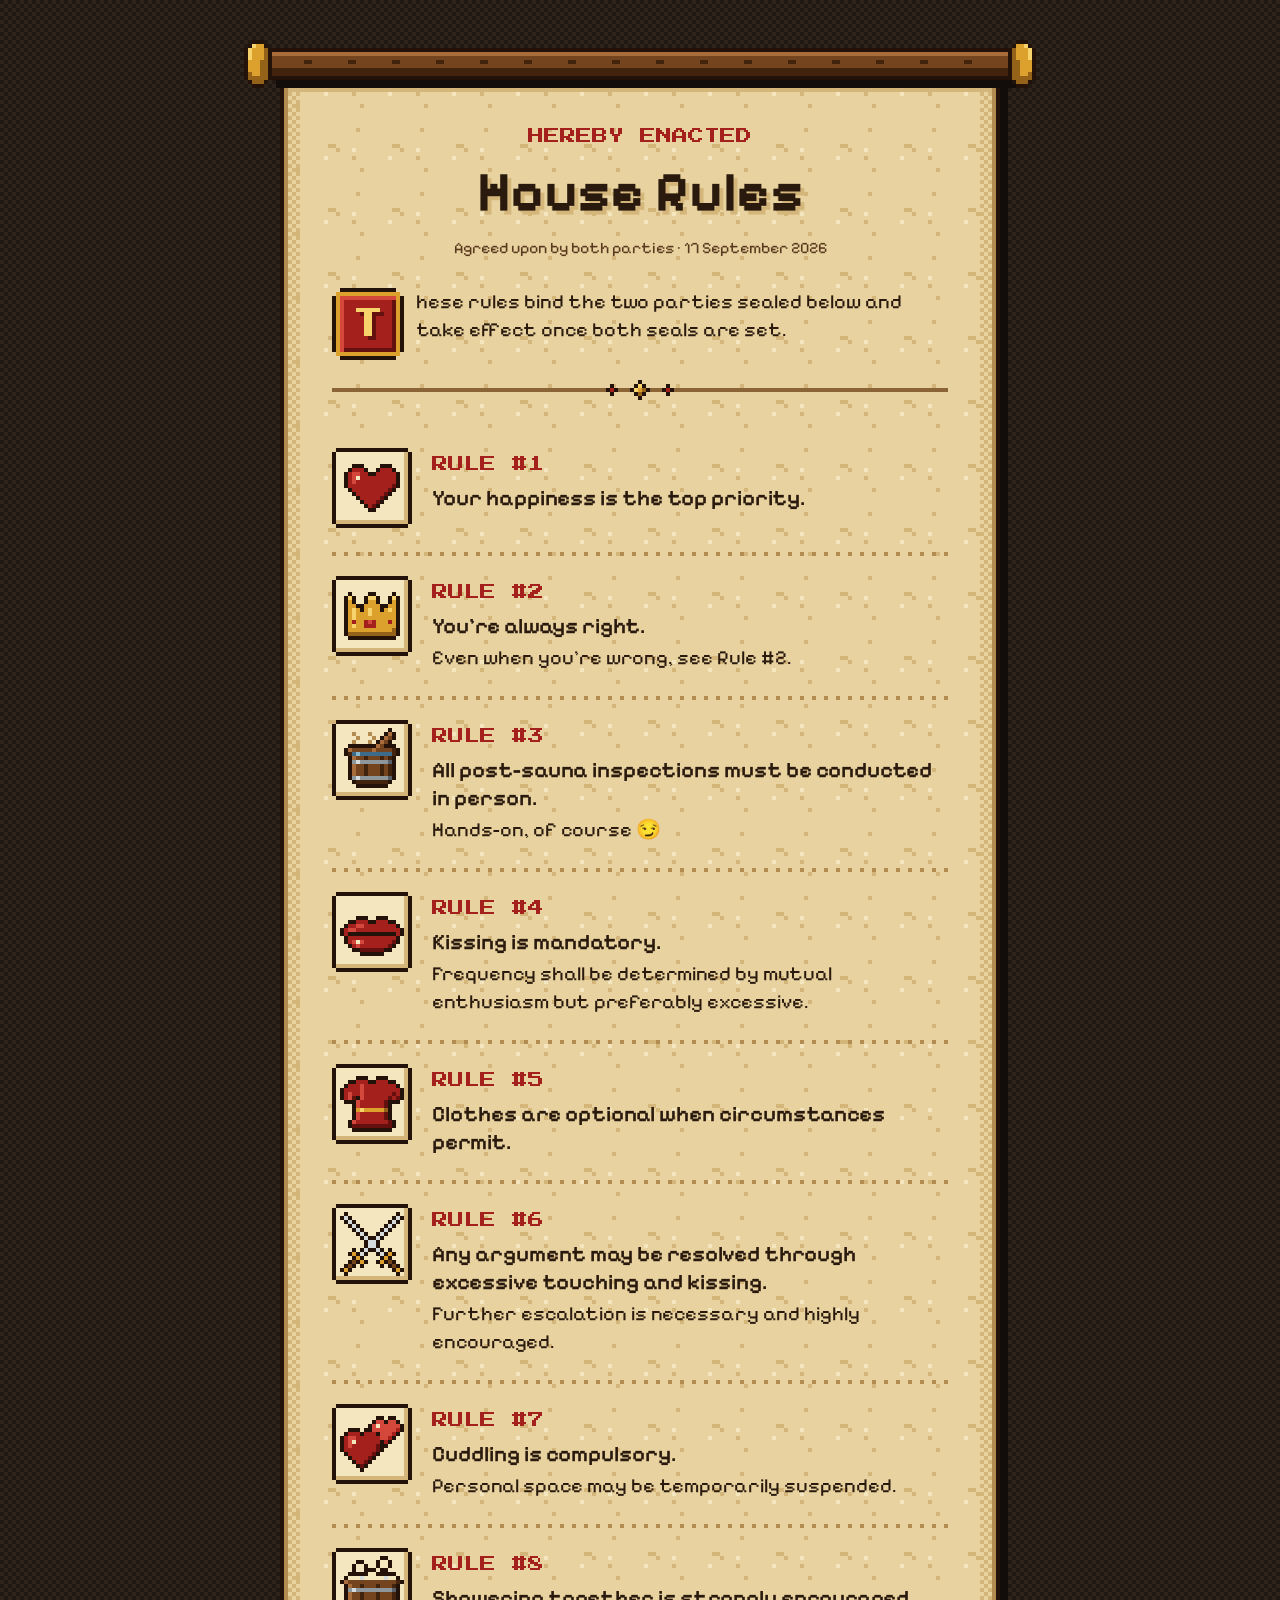
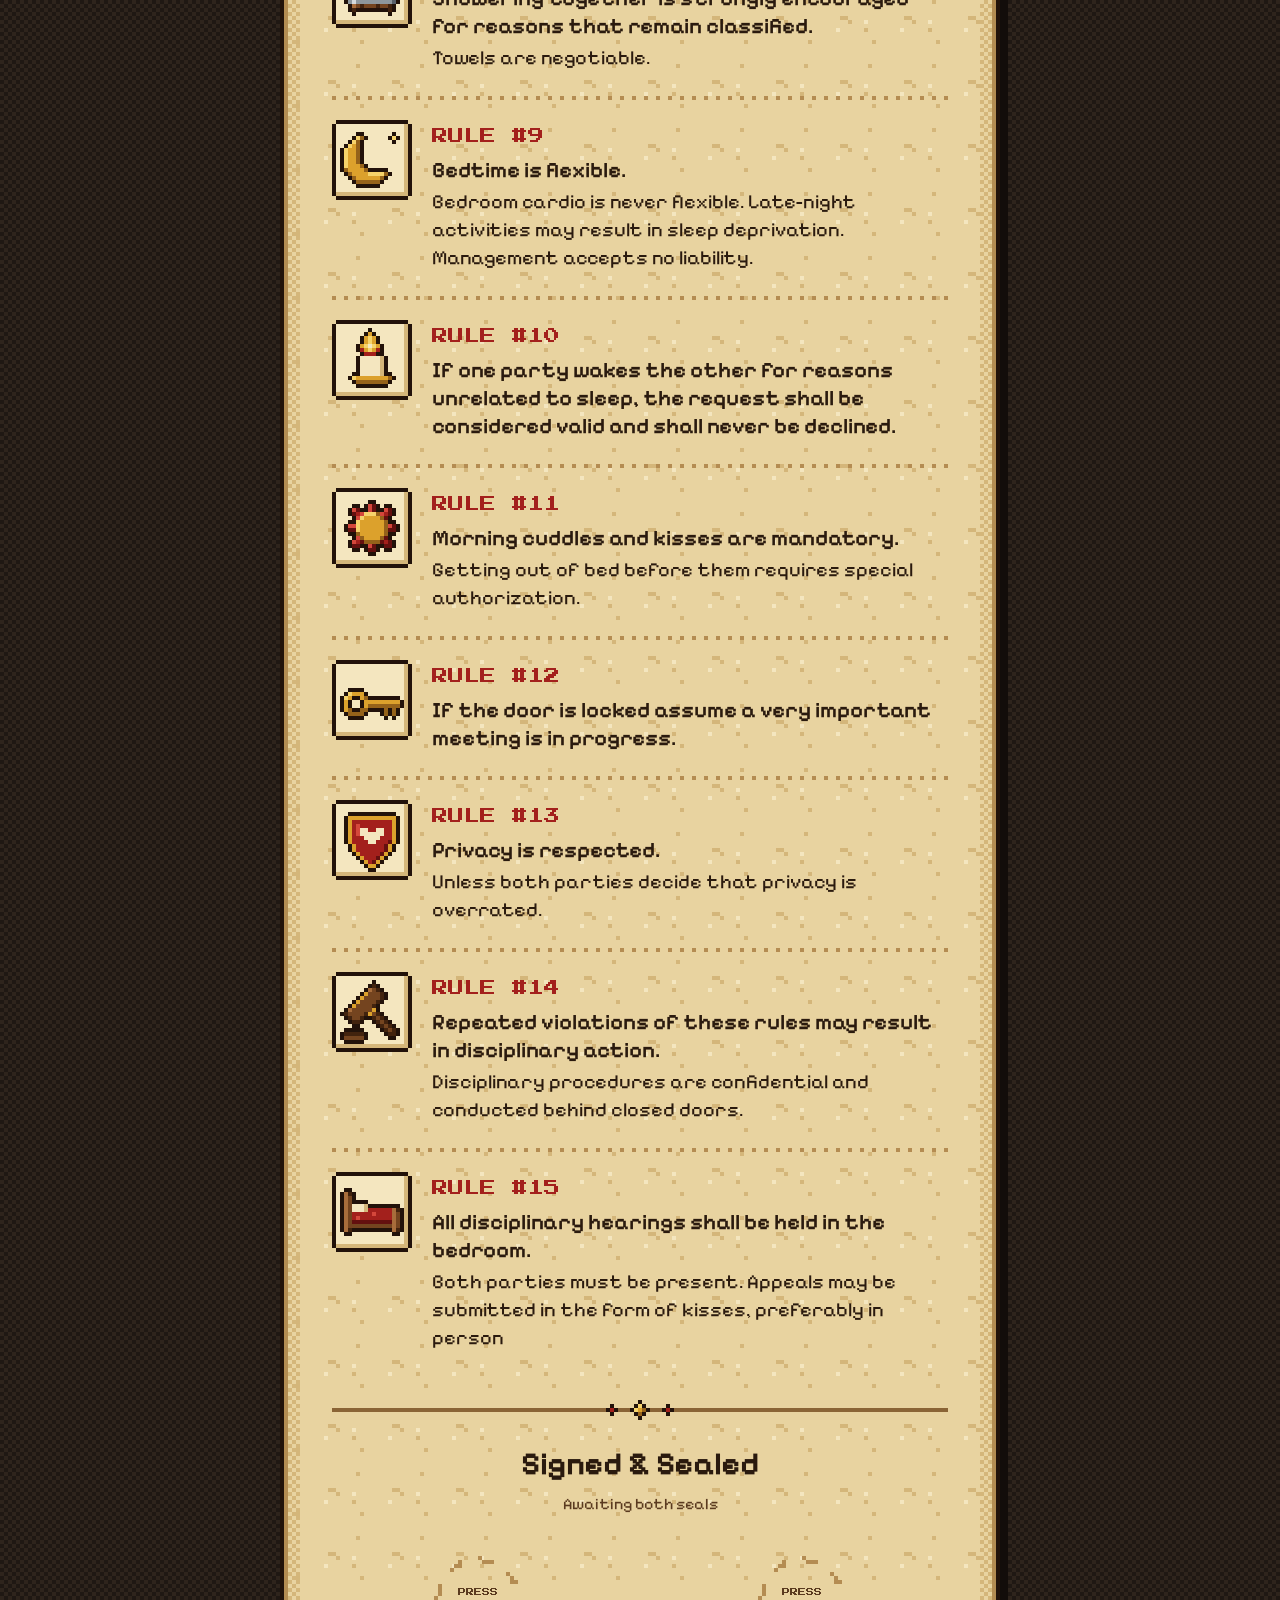
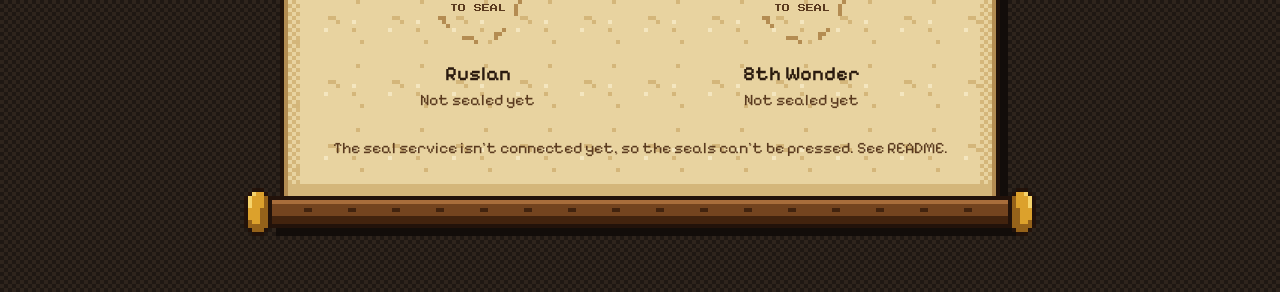
==== index.html @ a6204bf3 "House Rules Pixel scroll with two seals, served as a static site; seal service backend for Yandex Cl" ====
<!doctype html>
<html lang="en">
<head>
<meta charset="utf-8">
<meta name="viewport" content="width=device-width, initial-scale=1, viewport-fit=cover">
<title>House Rules</title>
<meta name="description" content="Fifteen house rules, agreed upon by both parties and sealed in wax.">
<meta property="og:title" content="House Rules">
<meta property="og:description" content="Fifteen house rules, agreed upon by both parties and sealed in wax.">
<meta name="theme-color" content="#1f1813">
<link rel="icon" href="assets/favicon.svg" type="image/svg+xml">
<link rel="preload" href="assets/fonts/PixelifySans-Bold.woff2" as="font" type="font/woff2" crossorigin>
<link rel="preload" href="assets/fonts/PressStart2P-latin.woff2" as="font" type="font/woff2" crossorigin>
<link rel="stylesheet" href="assets/svitok.css">
<style>
  :root { color-scheme: dark; }
  [hidden] { display: none !important; }
  body {
    margin: 0;
    padding-block: max(48px, env(safe-area-inset-top)) max(64px, env(safe-area-inset-bottom));
    background-color: var(--night-900);
    background-image: repeating-conic-gradient(var(--night-800) 0 25%, transparent 0 50%);
    background-size: 8px 8px;
    color: var(--parchment-50);
    font-family: var(--font-pixel);
    font-size: 20px; line-height: 28px;
  }
  .hr-preamble { margin: 28px 0 0; font-size: 20px; line-height: 28px; color: var(--ink); text-wrap: pretty; }
  .hr-preamble::after { content: ""; display: block; clear: both; }
  .hr-sign { text-align: center; }
  .hr-sign h2 { margin: 0; font-weight: 700; font-size: 32px; line-height: 40px; color: var(--ink); text-wrap: balance; }
  .hr-status { margin: 8px 0 0; font-size: 16px; line-height: 24px; color: var(--ink-soft); }
  .hr-status[data-in-force="true"] { color: var(--wax-500); font-weight: 600; }
  .hr-sign .sv-seals { margin-top: 32px; }
  .sv-seal__stamp[aria-disabled="true"] { cursor: default; }
  .sv-rule > div { min-width: 0; }
  .hr-note { margin: 24px 0 0; font-size: 16px; line-height: 24px; color: var(--ink-soft); text-align: center; }

  .hr-form {
    display: grid;
    gap: 12px;
    justify-items: center;
    max-width: 360px;
    margin: 32px auto 0;
    padding: 20px;
    background: var(--parchment-50);
    box-shadow:
      inset -4px -4px 0 0 var(--parchment-200),
      0 -4px 0 0 var(--outline), 0 4px 0 0 var(--outline), -4px 0 0 0 var(--outline), 4px 0 0 0 var(--outline);
  }
  .hr-form h3 { margin: 0; font-weight: 700; font-size: 22px; line-height: 28px; color: var(--ink); }
  .hr-form label { font-size: 16px; line-height: 24px; color: var(--ink-soft); }
  .hr-form input {
    box-sizing: border-box;
    width: 100%;
    padding: 8px 12px;
    border: 0;
    border-radius: 0;
    font: 400 20px/28px var(--font-pixel);
    color: var(--ink);
    background: var(--parchment-100);
    box-shadow: inset 4px 4px 0 0 var(--parchment-200), 0 0 0 4px var(--outline);
  }
  .hr-form input:focus { outline: 4px solid var(--focus-ring); outline-offset: 4px; }
  .hr-form .hr-actions { display: flex; flex-wrap: wrap; justify-content: center; gap: 12px; margin-top: 4px; }
  .hr-error { margin: 0; min-height: 24px; font-size: 16px; line-height: 24px; color: var(--wax-500); font-weight: 600; }
</style>
</head>
<body>
<div class="sv-scroll sv-scroll--unroll" id="scroll">
  <div class="sv-roller"></div>
  <div class="sv-sheet-wrap">
    <div class="sv-sheet">
      <div class="sv-sheet__inner">
        <header class="sv-heading">
          <p class="sv-kicker">Hereby enacted</p>
          <h1 class="sv-title">House Rules</h1>
          <p class="sv-subtitle">Agreed upon by both parties · 17 September 2026</p>
        </header>
        <p class="hr-preamble"><span class="sv-dropcap">T</span>hese rules bind the two parties sealed below and take effect once both seals are set.</p>
        <hr class="sv-divider">
        <ol class="sv-rules">
          <li class="sv-rule" id="rule-1">
            <div class="sv-slot"><span class="sv-icon" data-icon="heart"></span></div>
            <div>
              <p class="sv-rule__num">Rule #1</p>
              <p class="sv-rule__lead">Your happiness is the top priority.</p>
            </div>
          </li>
          <li class="sv-rule" id="rule-2">
            <div class="sv-slot"><span class="sv-icon" data-icon="crown"></span></div>
            <div>
              <p class="sv-rule__num">Rule #2</p>
              <p class="sv-rule__lead">You’re always right.</p>
              <p class="sv-rule__text">Even when you’re wrong, see Rule #2.</p>
            </div>
          </li>
          <li class="sv-rule" id="rule-3">
            <div class="sv-slot"><span class="sv-icon" data-icon="sauna"></span></div>
            <div>
              <p class="sv-rule__num">Rule #3</p>
              <p class="sv-rule__lead">All post-sauna inspections must be conducted in person.</p>
              <p class="sv-rule__text">Hands-on, of course 😏</p>
            </div>
          </li>
          <li class="sv-rule" id="rule-4">
            <div class="sv-slot"><span class="sv-icon" data-icon="kiss"></span></div>
            <div>
              <p class="sv-rule__num">Rule #4</p>
              <p class="sv-rule__lead">Kissing is mandatory.</p>
              <p class="sv-rule__text">Frequency shall be determined by mutual enthusiasm but preferably excessive.</p>
            </div>
          </li>
          <li class="sv-rule" id="rule-5">
            <div class="sv-slot"><span class="sv-icon" data-icon="tunic"></span></div>
            <div>
              <p class="sv-rule__num">Rule #5</p>
              <p class="sv-rule__lead">Clothes are optional when circumstances permit.</p>
            </div>
          </li>
          <li class="sv-rule" id="rule-6">
            <div class="sv-slot"><span class="sv-icon" data-icon="swords"></span></div>
            <div>
              <p class="sv-rule__num">Rule #6</p>
              <p class="sv-rule__lead">Any argument may be resolved through excessive touching and kissing.</p>
              <p class="sv-rule__text">Further escalation is necessary and highly encouraged.</p>
            </div>
          </li>
          <li class="sv-rule" id="rule-7">
            <div class="sv-slot"><span class="sv-icon" data-icon="hearts"></span></div>
            <div>
              <p class="sv-rule__num">Rule #7</p>
              <p class="sv-rule__lead">Cuddling is compulsory.</p>
              <p class="sv-rule__text">Personal space may be temporarily suspended.</p>
            </div>
          </li>
          <li class="sv-rule" id="rule-8">
            <div class="sv-slot"><span class="sv-icon" data-icon="tub"></span></div>
            <div>
              <p class="sv-rule__num">Rule #8</p>
              <p class="sv-rule__lead">Showering together is strongly encouraged for reasons that remain classified.</p>
              <p class="sv-rule__text">Towels are negotiable.</p>
            </div>
          </li>
          <li class="sv-rule" id="rule-9">
            <div class="sv-slot"><span class="sv-icon" data-icon="moon"></span></div>
            <div>
              <p class="sv-rule__num">Rule #9</p>
              <p class="sv-rule__lead">Bedtime is flexible.</p>
              <p class="sv-rule__text">Bedroom cardio is never flexible. Late-night activities may result in sleep deprivation. Management accepts no liability.</p>
            </div>
          </li>
          <li class="sv-rule" id="rule-10">
            <div class="sv-slot"><span class="sv-icon" data-icon="candle"></span></div>
            <div>
              <p class="sv-rule__num">Rule #10</p>
              <p class="sv-rule__lead">If one party wakes the other for reasons unrelated to sleep, the request shall be considered valid and shall never be declined.</p>
            </div>
          </li>
          <li class="sv-rule" id="rule-11">
            <div class="sv-slot"><span class="sv-icon" data-icon="sun"></span></div>
            <div>
              <p class="sv-rule__num">Rule #11</p>
              <p class="sv-rule__lead">Morning cuddles and kisses are mandatory.</p>
              <p class="sv-rule__text">Getting out of bed before them requires special authorization.</p>
            </div>
          </li>
          <li class="sv-rule" id="rule-12">
            <div class="sv-slot"><span class="sv-icon" data-icon="key"></span></div>
            <div>
              <p class="sv-rule__num">Rule #12</p>
              <p class="sv-rule__lead">If the door is locked assume a very important meeting is in progress.</p>
            </div>
          </li>
          <li class="sv-rule" id="rule-13">
            <div class="sv-slot"><span class="sv-icon" data-icon="shield"></span></div>
            <div>
              <p class="sv-rule__num">Rule #13</p>
              <p class="sv-rule__lead">Privacy is respected.</p>
              <p class="sv-rule__text">Unless both parties decide that privacy is overrated.</p>
            </div>
          </li>
          <li class="sv-rule" id="rule-14">
            <div class="sv-slot"><span class="sv-icon" data-icon="gavel"></span></div>
            <div>
              <p class="sv-rule__num">Rule #14</p>
              <p class="sv-rule__lead">Repeated violations of these rules may result in disciplinary action.</p>
              <p class="sv-rule__text">Disciplinary procedures are confidential and conducted behind closed doors.</p>
            </div>
          </li>
          <li class="sv-rule" id="rule-15">
            <div class="sv-slot"><span class="sv-icon" data-icon="bed"></span></div>
            <div>
              <p class="sv-rule__num">Rule #15</p>
              <p class="sv-rule__lead">All disciplinary hearings shall be held in the bedroom.</p>
              <p class="sv-rule__text">Both parties must be present. Appeals may be submitted in the form of kisses, preferably in person</p>
            </div>
          </li>
        </ol>
        <hr class="sv-divider">
        <section class="hr-sign" aria-labelledby="sign-title">
          <h2 id="sign-title">Signed &amp; Sealed</h2>
          <p class="hr-status" id="status" aria-live="polite">Checking the seals…</p>
          <div class="sv-seals">
            <figure class="sv-seal">
              <button class="sv-seal__stamp" data-state="empty" type="button" id="seal-ruslan" aria-label="Press to seal as Ruslan">
                <span class="sv-seal__hint" aria-hidden="true">Press<br>to seal</span>
                <span class="sv-seal__mark" aria-hidden="true"></span>
              </button>
              <figcaption>
                <p class="sv-seal__name">Ruslan</p>
                <p class="sv-seal__date" id="date-ruslan">…</p>
              </figcaption>
            </figure>
            <figure class="sv-seal">
              <button class="sv-seal__stamp" data-state="empty" type="button" id="seal-wonder" aria-label="Press to seal as 8th Wonder">
                <span class="sv-seal__hint" aria-hidden="true">Press<br>to seal</span>
                <span class="sv-seal__mark" aria-hidden="true"></span>
              </button>
              <figcaption>
                <p class="sv-seal__name">8th Wonder</p>
                <p class="sv-seal__date" id="date-wonder">…</p>
              </figcaption>
            </figure>
          </div>
          <form class="hr-form" id="seal-form" hidden>
            <h3 id="form-title">Sealing as Ruslan</h3>
            <label for="word">Your secret word</label>
            <input id="word" name="word" type="password" autocomplete="off" autocapitalize="none" autocorrect="off" spellcheck="false" maxlength="200" required>
            <div class="hr-actions">
              <button class="sv-btn" type="submit" id="seal-submit">Seal it</button>
              <button class="sv-btn sv-btn--quiet" type="button" id="seal-cancel">Cancel</button>
            </div>
            <p class="hr-error" id="form-error" role="alert"></p>
          </form>
          <p class="hr-note" id="note" hidden></p>
        </section>
      </div>
    </div>
  </div>
  <div class="sv-roller"></div>
</div>
<script src="config.js"></script>
<script src="assets/svitok.js"></script>
<script src="assets/house-rules.js"></script>
</body>
</html>
---- assets/svitok.css ----
/* «Свиток» design system: tokens, fonts and components. */
:root, [data-theme="parchment"] {
  --parchment-50: #f4e6bf;
  --parchment-100: #e8d3a0;
  --parchment-200: #d4b67a;
  --parchment-300: #b48c52;
  --parchment-400: #8a6436;
  --ink: #2a1a0e;
  --ink-soft: #5a3a1f;
  --outline: #22120a;
  --wood-300: #a86d3b;
  --wood-500: #74441f;
  --wood-700: #42230e;
  --wax-300: #d4473b;
  --wax-500: #a3201c;
  --wax-700: #64100f;
  --on-wax: #f8e7c0;
  --gold-200: #f6d36b;
  --gold-400: #dca12c;
  --gold-600: #95621a;
  --sky-300: #86b6cc;
  --sky-500: #3d6b8a;
  --sky-700: #24435a;
  --leaf-300: #93b847;
  --leaf-500: #4c7a2c;
  --steel-100: #d5dbdd;
  --steel-300: #8d969b;
  --steel-500: #59606a;
  --night-900: #1f1813;
  --night-800: #2e241c;
  --focus-ring: var(--ink);
  --shadow-drop: 4px 4px 0 0 #22120a;
  --shadow-scroll: 8px 8px 0 0 #120d0a;
}
:root {
  --space-1: 4px;
  --space-2: 8px;
  --space-3: 12px;
  --space-4: 16px;
  --space-5: 20px;
  --space-6: 24px;
  --space-8: 32px;
  --space-12: 48px;
  --radius-none: 0px;
  --notch-1: 4px;
  --notch-2: 8px;
  --pixel: 4px;
  --font-pixel: "Pixelify Sans", Tiny5, ui-monospace, monospace;
  --font-arcade: "Press Start 2P", "Pixelify Sans", monospace;
}
@font-face { font-family: "Pixelify Sans"; src: url("fonts/PixelifySans-Regular.woff2") format("woff2"); font-weight: 400; font-style: normal; font-display: swap; }
@font-face { font-family: "Pixelify Sans"; src: url("fonts/PixelifySans-SemiBold.woff2") format("woff2"); font-weight: 600; font-style: normal; font-display: swap; }
@font-face { font-family: "Pixelify Sans"; src: url("fonts/PixelifySans-Bold.woff2") format("woff2"); font-weight: 700; font-style: normal; font-display: swap; }
@font-face { font-family: "Press Start 2P"; src: url("fonts/PressStart2P-latin.woff2") format("woff2"); font-weight: 400; font-style: normal; font-display: swap; }
/* Свиток — pixel-art scroll components. Every length is a multiple of the 4px art pixel. */

/* ---------- base ---------- */
.sv-page {
  margin: 0;
  min-height: 100%;
  background-color: var(--night-900);
  background-image: repeating-conic-gradient(var(--night-800) 0 25%, transparent 0 50%);
  background-size: 8px 8px;
  color: var(--parchment-50);
  font-family: var(--font-pixel);
}
.sv-art, .sv-art img, .sv-art svg { image-rendering: pixelated; }
.sv-icon { display: inline-block; width: 64px; height: 64px; image-rendering: pixelated; vertical-align: middle; }
.sv-icon > svg, .sv-icon > img { display: block; width: 100%; height: 100%; }
.sv-icon--48 { width: 48px; height: 48px; }
.sv-icon--32 { width: 32px; height: 32px; }

/* ---------- scroll ---------- */
.sv-scroll {
  --sv-unroll-time: 1.6s;
  position: relative;
  width: min(720px, calc(100% - 72px));
  margin: 0 auto;
}
.sv-roller {
  position: relative;
  z-index: 2;
  height: 32px;
  margin: 0 -12px;
  box-shadow: var(--shadow-scroll);
  background:
    repeating-linear-gradient(to right, transparent 0 36px, var(--wood-700) 36px 44px) 0 12px / 100% 4px no-repeat,
    linear-gradient(to bottom,
      var(--outline) 0 4px,
      var(--wood-300) 4px 8px,
      var(--wood-500) 8px 20px,
      var(--wood-700) 20px 28px,
      var(--outline) 28px 32px);
}
.sv-roller::before, .sv-roller::after {
  content: "";
  position: absolute;
  top: -8px;
  width: 28px;
  height: 48px;
  image-rendering: pixelated;
  background: url("data:image/svg+xml,%3Csvg xmlns='http://www.w3.org/2000/svg' viewBox='0 0 7 12' width='28' height='48' shape-rendering='crispEdges'%3E%3Ctitle%3E%D0%9D%D0%B0%D0%BA%D0%BE%D0%BD%D0%B5%D1%87%D0%BD%D0%B8%D0%BA %D0%B2%D0%B0%D0%BB%D0%B8%D0%BA%D0%B0%3C/title%3E%3Crect x='2' y='0' width='3' height='1' fill='%2322120a'/%3E%3Crect x='1' y='1' width='1' height='1' fill='%2322120a'/%3E%3Crect x='2' y='1' width='1' height='1' fill='%23f6d36b'/%3E%3Crect x='3' y='1' width='2' height='1' fill='%23dca12c'/%3E%3Crect x='5' y='1' width='1' height='1' fill='%2322120a'/%3E%3Crect x='0' y='2' width='1' height='1' fill='%2322120a'/%3E%3Crect x='1' y='2' width='1' height='1' fill='%23f6d36b'/%3E%3Crect x='2' y='2' width='3' height='1' fill='%23dca12c'/%3E%3Crect x='5' y='2' width='1' height='1' fill='%2395621a'/%3E%3Crect x='6' y='2' width='1' height='1' fill='%2322120a'/%3E%3Crect x='0' y='3' width='1' height='1' fill='%2322120a'/%3E%3Crect x='1' y='3' width='1' height='1' fill='%23f6d36b'/%3E%3Crect x='2' y='3' width='3' height='1' fill='%23dca12c'/%3E%3Crect x='5' y='3' width='1' height='1' fill='%2395621a'/%3E%3Crect x='6' y='3' width='1' height='1' fill='%2322120a'/%3E%3Crect x='0' y='4' width='1' height='1' fill='%2322120a'/%3E%3Crect x='1' y='4' width='1' height='1' fill='%23f6d36b'/%3E%3Crect x='2' y='4' width='3' height='1' fill='%23dca12c'/%3E%3Crect x='5' y='4' width='1' height='1' fill='%2395621a'/%3E%3Crect x='6' y='4' width='1' height='1' fill='%2322120a'/%3E%3Crect x='0' y='5' width='1' height='1' fill='%2322120a'/%3E%3Crect x='1' y='5' width='3' height='1' fill='%23dca12c'/%3E%3Crect x='4' y='5' width='2' height='1' fill='%2395621a'/%3E%3Crect x='6' y='5' width='1' height='1' fill='%2322120a'/%3E%3Crect x='0' y='6' width='1' height='1' fill='%2322120a'/%3E%3Crect x='1' y='6' width='3' height='1' fill='%23dca12c'/%3E%3Crect x='4' y='6' width='2' height='1' fill='%2395621a'/%3E%3Crect x='6' y='6' width='1' height='1' fill='%2322120a'/%3E%3Crect x='0' y='7' width='1' height='1' fill='%2322120a'/%3E%3Crect x='1' y='7' width='3' height='1' fill='%23dca12c'/%3E%3Crect x='4' y='7' width='2' height='1' fill='%2395621a'/%3E%3Crect x='6' y='7' width='1' height='1' fill='%2322120a'/%3E%3Crect x='0' y='8' width='1' height='1' fill='%2322120a'/%3E%3Crect x='1' y='8' width='1' height='1' fill='%2395621a'/%3E%3Crect x='2' y='8' width='2' height='1' fill='%23dca12c'/%3E%3Crect x='4' y='8' width='2' height='1' fill='%2395621a'/%3E%3Crect x='6' y='8' width='1' height='1' fill='%2322120a'/%3E%3Crect x='0' y='9' width='1' height='1' fill='%2322120a'/%3E%3Crect x='1' y='9' width='5' height='1' fill='%2395621a'/%3E%3Crect x='6' y='9' width='1' height='1' fill='%2322120a'/%3E%3Crect x='1' y='10' width='1' height='1' fill='%2322120a'/%3E%3Crect x='2' y='10' width='3' height='1' fill='%2395621a'/%3E%3Crect x='5' y='10' width='1' height='1' fill='%2322120a'/%3E%3Crect x='2' y='11' width='3' height='1' fill='%2322120a'/%3E%3C/svg%3E") center / 28px 48px no-repeat;
}
.sv-roller::before { left: -24px; }
.sv-roller::after { right: -24px; background-image: url("data:image/svg+xml,%3Csvg xmlns='http://www.w3.org/2000/svg' viewBox='0 0 7 12' width='28' height='48' shape-rendering='crispEdges'%3E%3Ctitle%3E%D0%9D%D0%B0%D0%BA%D0%BE%D0%BD%D0%B5%D1%87%D0%BD%D0%B8%D0%BA %D0%B2%D0%B0%D0%BB%D0%B8%D0%BA%D0%B0%3C/title%3E%3Crect x='2' y='0' width='3' height='1' fill='%2322120a'/%3E%3Crect x='1' y='1' width='1' height='1' fill='%2322120a'/%3E%3Crect x='2' y='1' width='2' height='1' fill='%23dca12c'/%3E%3Crect x='4' y='1' width='1' height='1' fill='%23f6d36b'/%3E%3Crect x='5' y='1' width='1' height='1' fill='%2322120a'/%3E%3Crect x='0' y='2' width='1' height='1' fill='%2322120a'/%3E%3Crect x='1' y='2' width='1' height='1' fill='%2395621a'/%3E%3Crect x='2' y='2' width='3' height='1' fill='%23dca12c'/%3E%3Crect x='5' y='2' width='1' height='1' fill='%23f6d36b'/%3E%3Crect x='6' y='2' width='1' height='1' fill='%2322120a'/%3E%3Crect x='0' y='3' width='1' height='1' fill='%2322120a'/%3E%3Crect x='1' y='3' width='1' height='1' fill='%2395621a'/%3E%3Crect x='2' y='3' width='3' height='1' fill='%23dca12c'/%3E%3Crect x='5' y='3' width='1' height='1' fill='%23f6d36b'/%3E%3Crect x='6' y='3' width='1' height='1' fill='%2322120a'/%3E%3Crect x='0' y='4' width='1' height='1' fill='%2322120a'/%3E%3Crect x='1' y='4' width='1' height='1' fill='%2395621a'/%3E%3Crect x='2' y='4' width='3' height='1' fill='%23dca12c'/%3E%3Crect x='5' y='4' width='1' height='1' fill='%23f6d36b'/%3E%3Crect x='6' y='4' width='1' height='1' fill='%2322120a'/%3E%3Crect x='0' y='5' width='1' height='1' fill='%2322120a'/%3E%3Crect x='1' y='5' width='2' height='1' fill='%2395621a'/%3E%3Crect x='3' y='5' width='3' height='1' fill='%23dca12c'/%3E%3Crect x='6' y='5' width='1' height='1' fill='%2322120a'/%3E%3Crect x='0' y='6' width='1' height='1' fill='%2322120a'/%3E%3Crect x='1' y='6' width='2' height='1' fill='%2395621a'/%3E%3Crect x='3' y='6' width='3' height='1' fill='%23dca12c'/%3E%3Crect x='6' y='6' width='1' height='1' fill='%2322120a'/%3E%3Crect x='0' y='7' width='1' height='1' fill='%2322120a'/%3E%3Crect x='1' y='7' width='2' height='1' fill='%2395621a'/%3E%3Crect x='3' y='7' width='3' height='1' fill='%23dca12c'/%3E%3Crect x='6' y='7' width='1' height='1' fill='%2322120a'/%3E%3Crect x='0' y='8' width='1' height='1' fill='%2322120a'/%3E%3Crect x='1' y='8' width='2' height='1' fill='%2395621a'/%3E%3Crect x='3' y='8' width='2' height='1' fill='%23dca12c'/%3E%3Crect x='5' y='8' width='1' height='1' fill='%2395621a'/%3E%3Crect x='6' y='8' width='1' height='1' fill='%2322120a'/%3E%3Crect x='0' y='9' width='1' height='1' fill='%2322120a'/%3E%3Crect x='1' y='9' width='5' height='1' fill='%2395621a'/%3E%3Crect x='6' y='9' width='1' height='1' fill='%2322120a'/%3E%3Crect x='1' y='10' width='1' height='1' fill='%2322120a'/%3E%3Crect x='2' y='10' width='3' height='1' fill='%2395621a'/%3E%3Crect x='5' y='10' width='1' height='1' fill='%2322120a'/%3E%3Crect x='2' y='11' width='3' height='1' fill='%2322120a'/%3E%3C/svg%3E"); }

.sv-sheet-wrap {
  position: relative;
  z-index: 1;
  margin: -4px 0;
  overflow: hidden;
  box-shadow: var(--shadow-scroll);
}
.sv-sheet {
  position: relative;
  color: var(--ink);
  border-left: 4px solid var(--outline);
  border-right: 4px solid var(--outline);
  background-color: var(--parchment-100);
  background-image:
    linear-gradient(to bottom,
      var(--parchment-300) 0 4px, var(--parchment-200) 4px 16px, transparent 16px calc(100% - 16px),
      var(--parchment-200) calc(100% - 16px) calc(100% - 4px), var(--parchment-300) calc(100% - 4px)),
    url("data:image/svg+xml,%3Csvg xmlns='http://www.w3.org/2000/svg' viewBox='0 0 16 16' width='64' height='64' shape-rendering='crispEdges'%3E%3Crect x='11' y='1' width='2' height='1' fill='%23d4b67a'/%3E%3Crect x='1' y='2' width='1' height='1' fill='%23f4e6bf'/%3E%3Crect x='13' y='2' width='1' height='1' fill='%23d4b67a'/%3E%3Crect x='1' y='4' width='1' height='1' fill='%23d4b67a'/%3E%3Crect x='10' y='4' width='1' height='1' fill='%23f4e6bf'/%3E%3Crect x='3' y='7' width='1' height='1' fill='%23d4b67a'/%3E%3Crect x='2' y='13' width='1' height='1' fill='%23d4b67a'/%3E%3C/svg%3E");
  background-size: 100% 100%, 64px 64px;
}
.sv-sheet::before, .sv-sheet::after {
  content: "";
  position: absolute;
  top: 0;
  bottom: 0;
  width: 16px;
  pointer-events: none;
  background-image: repeating-conic-gradient(var(--parchment-200) 0 25%, transparent 0 50%);
  background-size: 8px 8px;
}
.sv-sheet::before { left: 0; box-shadow: inset 4px 0 0 0 var(--parchment-300); }
.sv-sheet::after { right: 0; box-shadow: inset -4px 0 0 0 var(--parchment-300); background-position: 4px 0; }
.sv-sheet__inner { position: relative; padding: 48px 48px 40px; }

.sv-scroll--unroll .sv-sheet-wrap { animation: sv-unroll var(--sv-unroll-time) steps(24, end) backwards; }
.sv-scroll.is-rolled .sv-sheet-wrap { max-height: 0; animation: none; }
@keyframes sv-unroll { from { max-height: 0; } to { max-height: var(--sv-h, 1600px); } }

/* ---------- heading ---------- */
.sv-heading { text-align: center; margin: 0 0 8px; }
.sv-kicker {
  margin: 0 0 16px;
  font-family: var(--font-arcade);
  font-size: 16px; line-height: 24px;
  text-transform: uppercase;
  color: var(--wax-500);
}
.sv-title {
  margin: 0;
  font-family: var(--font-pixel);
  font-weight: 700;
  font-size: 56px; line-height: 56px;
  color: var(--ink);
  text-shadow: 4px 4px 0 var(--parchment-200);
}
.sv-subtitle { margin: 16px 0 0; font-size: 16px; line-height: 24px; color: var(--ink-soft); }

/* ---------- divider ---------- */
.sv-divider {
  height: 20px;
  margin: 24px 0;
  border: 0;
  background:
    url("data:image/svg+xml,%3Csvg xmlns='http://www.w3.org/2000/svg' viewBox='0 0 17 5' width='68' height='20' shape-rendering='crispEdges'%3E%3Ctitle%3E%D0%9E%D1%80%D0%BD%D0%B0%D0%BC%D0%B5%D0%BD%D1%82%3C/title%3E%3Crect x='8' y='0' width='1' height='1' fill='%2322120a'/%3E%3Crect x='1' y='1' width='1' height='1' fill='%2322120a'/%3E%3Crect x='7' y='1' width='1' height='1' fill='%2322120a'/%3E%3Crect x='8' y='1' width='1' height='1' fill='%23f6d36b'/%3E%3Crect x='9' y='1' width='1' height='1' fill='%2322120a'/%3E%3Crect x='15' y='1' width='1' height='1' fill='%2322120a'/%3E%3Crect x='0' y='2' width='1' height='1' fill='%2322120a'/%3E%3Crect x='1' y='2' width='1' height='1' fill='%23a3201c'/%3E%3Crect x='2' y='2' width='1' height='1' fill='%2322120a'/%3E%3Crect x='6' y='2' width='1' height='1' fill='%2322120a'/%3E%3Crect x='7' y='2' width='1' height='1' fill='%23f6d36b'/%3E%3Crect x='8' y='2' width='1' height='1' fill='%23dca12c'/%3E%3Crect x='9' y='2' width='1' height='1' fill='%2395621a'/%3E%3Crect x='10' y='2' width='1' height='1' fill='%2322120a'/%3E%3Crect x='14' y='2' width='1' height='1' fill='%2322120a'/%3E%3Crect x='15' y='2' width='1' height='1' fill='%23a3201c'/%3E%3Crect x='16' y='2' width='1' height='1' fill='%2322120a'/%3E%3Crect x='1' y='3' width='1' height='1' fill='%2322120a'/%3E%3Crect x='7' y='3' width='1' height='1' fill='%2322120a'/%3E%3Crect x='8' y='3' width='1' height='1' fill='%2395621a'/%3E%3Crect x='9' y='3' width='1' height='1' fill='%2322120a'/%3E%3Crect x='15' y='3' width='1' height='1' fill='%2322120a'/%3E%3Crect x='8' y='4' width='1' height='1' fill='%2322120a'/%3E%3C/svg%3E") center / 68px 20px no-repeat,
    linear-gradient(var(--parchment-400), var(--parchment-400)) center / 100% 4px no-repeat;
  image-rendering: pixelated;
}

/* ---------- drop cap ---------- */
.sv-dropcap {
  float: left;
  display: grid;
  place-items: center;
  width: 56px; height: 56px;
  margin: 8px 20px 4px 8px;
  font-family: var(--font-arcade);
  font-size: 32px; line-height: 32px;
  color: var(--gold-200);
  background: var(--wax-500);
  text-shadow: 4px 4px 0 var(--wax-700);
  box-shadow:
    inset 4px 4px 0 0 var(--wax-300), inset -4px -4px 0 0 var(--wax-700),
    0 0 0 4px var(--gold-400),
    0 -8px 0 0 var(--outline), 0 8px 0 0 var(--outline), -8px 0 0 0 var(--outline), 8px 0 0 0 var(--outline);
}

/* ---------- rule ---------- */
.sv-rules { list-style: none; margin: 0; padding: 0; }
.sv-rule {
  display: grid;
  grid-template-columns: 80px 1fr;
  gap: 20px;
  align-items: start;
  padding: 24px 0;
}
.sv-rule + .sv-rule {
  background: repeating-linear-gradient(to right, var(--parchment-300) 0 4px, transparent 4px 12px) top left / 100% 4px no-repeat;
}
.sv-slot {
  display: grid;
  place-items: center;
  width: 80px; height: 80px;
  margin: 4px;
  box-sizing: border-box;
  background: var(--parchment-50);
  box-shadow:
    inset -4px -4px 0 0 var(--parchment-200),
    0 -4px 0 0 var(--outline), 0 4px 0 0 var(--outline), -4px 0 0 0 var(--outline), 4px 0 0 0 var(--outline);
}
.sv-rule .sv-slot { width: 72px; height: 72px; }
.sv-rule .sv-slot .sv-icon { width: 64px; height: 64px; }
.sv-rule__num {
  margin: 4px 0 8px;
  font-family: var(--font-arcade);
  font-size: 16px; line-height: 24px;
  text-transform: uppercase;
  color: var(--wax-500);
}
.sv-rule__lead { margin: 0; font-weight: 600; font-size: 22px; line-height: 28px; color: var(--ink); }
.sv-rule__text { margin: 4px 0 0; font-size: 20px; line-height: 28px; color: var(--ink); }
.sv-rule__text:empty { display: none; }

/* ---------- button ---------- */
.sv-btn {
  appearance: none;
  display: inline-block;
  margin: 4px;
  padding: 12px 16px;
  border: 0;
  border-radius: 0;
  cursor: pointer;
  font-family: var(--font-arcade);
  font-size: 16px; line-height: 24px;
  text-transform: uppercase;
  color: var(--on-wax);
  background: var(--wax-500);
  box-shadow:
    inset 4px 4px 0 0 var(--wax-300), inset -4px -4px 0 0 var(--wax-700),
    0 -4px 0 0 var(--outline), 0 4px 0 0 var(--outline), -4px 0 0 0 var(--outline), 4px 0 0 0 var(--outline);
}
.sv-btn:hover { filter: brightness(1.1); }
.sv-btn:active, .sv-btn[aria-pressed="true"] {
  transform: translateY(4px);
  box-shadow:
    inset 4px 4px 0 0 var(--wax-700), inset -4px -4px 0 0 var(--wax-500),
    0 -4px 0 0 var(--outline), 0 4px 0 0 var(--outline), -4px 0 0 0 var(--outline), 4px 0 0 0 var(--outline);
}
.sv-btn--quiet {
  color: var(--ink);
  background: var(--parchment-50);
  box-shadow:
    inset -4px -4px 0 0 var(--parchment-200),
    0 -4px 0 0 var(--outline), 0 4px 0 0 var(--outline), -4px 0 0 0 var(--outline), 4px 0 0 0 var(--outline);
}
.sv-btn--quiet:hover { filter: brightness(1.04); }
.sv-btn--quiet:active {
  box-shadow:
    inset 4px 4px 0 0 var(--parchment-200),
    0 -4px 0 0 var(--outline), 0 4px 0 0 var(--outline), -4px 0 0 0 var(--outline), 4px 0 0 0 var(--outline);
}
.sv-btn:focus-visible, .sv-seal__stamp:focus-visible { outline: 4px solid var(--focus-ring); outline-offset: 8px; }
.sv-page .sv-btn:focus-visible { outline-color: var(--gold-200); }
.sv-sheet .sv-btn:focus-visible, .sv-sheet .sv-seal__stamp:focus-visible { outline-color: var(--focus-ring); }
.sv-btn:disabled { cursor: default; opacity: .55; transform: none; }

/* ---------- seal ---------- */
.sv-seals { display: flex; flex-wrap: wrap; justify-content: space-around; gap: 32px; margin: 0; }
.sv-seal { display: grid; justify-items: center; gap: 8px; margin: 0; text-align: center; }
.sv-seal__stamp {
  position: relative;
  display: grid;
  place-items: center;
  width: 104px; height: 104px;
  padding: 0;
  border: 0;
  background: url("data:image/svg+xml,%3Csvg xmlns='http://www.w3.org/2000/svg' viewBox='0 0 26 26' width='104' height='104' shape-rendering='crispEdges'%3E%3Ctitle%3E%D0%9C%D0%B5%D1%81%D1%82%D0%BE %D0%B4%D0%BB%D1%8F %D0%BF%D0%B5%D1%87%D0%B0%D1%82%D0%B8%3C/title%3E%3Crect x='13' y='2' width='1' height='1' fill='%23b48c52'/%3E%3Crect x='8' y='3' width='1' height='1' fill='%23b48c52'/%3E%3Crect x='14' y='3' width='3' height='1' fill='%23b48c52'/%3E%3Crect x='7' y='4' width='2' height='1' fill='%23b48c52'/%3E%3Crect x='6' y='5' width='1' height='1' fill='%23b48c52'/%3E%3Crect x='20' y='6' width='1' height='1' fill='%23b48c52'/%3E%3Crect x='21' y='7' width='1' height='1' fill='%23b48c52'/%3E%3Crect x='21' y='8' width='2' height='1' fill='%23b48c52'/%3E%3Crect x='3' y='9' width='1' height='1' fill='%23b48c52'/%3E%3Crect x='3' y='10' width='1' height='1' fill='%23b48c52'/%3E%3Crect x='3' y='11' width='1' height='1' fill='%23b48c52'/%3E%3Crect x='2' y='12' width='1' height='1' fill='%23b48c52'/%3E%3Crect x='23' y='13' width='1' height='1' fill='%23b48c52'/%3E%3Crect x='22' y='14' width='1' height='1' fill='%23b48c52'/%3E%3Crect x='22' y='15' width='1' height='1' fill='%23b48c52'/%3E%3Crect x='22' y='16' width='1' height='1' fill='%23b48c52'/%3E%3Crect x='3' y='17' width='2' height='1' fill='%23b48c52'/%3E%3Crect x='4' y='18' width='1' height='1' fill='%23b48c52'/%3E%3Crect x='5' y='19' width='1' height='1' fill='%23b48c52'/%3E%3Crect x='19' y='20' width='1' height='1' fill='%23b48c52'/%3E%3Crect x='17' y='21' width='2' height='1' fill='%23b48c52'/%3E%3Crect x='9' y='22' width='3' height='1' fill='%23b48c52'/%3E%3Crect x='17' y='22' width='1' height='1' fill='%23b48c52'/%3E%3Crect x='12' y='23' width='1' height='1' fill='%23b48c52'/%3E%3C/svg%3E") center / 104px 104px no-repeat;
  image-rendering: pixelated;
  color: var(--ink-soft);
  font-family: var(--font-arcade);
  font-size: 8px; line-height: 16px;
  text-transform: uppercase;
  cursor: pointer;
}
.sv-seal__stamp[data-state="stamped"] { background-image: url("data:image/svg+xml,%3Csvg xmlns='http://www.w3.org/2000/svg' viewBox='0 0 26 26' width='104' height='104' shape-rendering='crispEdges'%3E%3Ctitle%3E%D0%A1%D1%83%D1%80%D0%B3%D1%83%D1%87%3C/title%3E%3Crect x='8' y='1' width='2' height='1' fill='%2322120a'/%3E%3Crect x='14' y='1' width='4' height='1' fill='%2322120a'/%3E%3Crect x='7' y='2' width='1' height='1' fill='%2322120a'/%3E%3Crect x='8' y='2' width='1' height='1' fill='%23d4473b'/%3E%3Crect x='9' y='2' width='1' height='1' fill='%2364100f'/%3E%3Crect x='10' y='2' width='1' height='1' fill='%2322120a'/%3E%3Crect x='13' y='2' width='1' height='1' fill='%2322120a'/%3E%3Crect x='14' y='2' width='3' height='1' fill='%23d4473b'/%3E%3Crect x='17' y='2' width='1' height='1' fill='%2364100f'/%3E%3Crect x='18' y='2' width='1' height='1' fill='%2322120a'/%3E%3Crect x='6' y='3' width='1' height='1' fill='%2322120a'/%3E%3Crect x='7' y='3' width='1' height='1' fill='%23d4473b'/%3E%3Crect x='8' y='3' width='2' height='1' fill='%23a3201c'/%3E%3Crect x='10' y='3' width='1' height='1' fill='%2364100f'/%3E%3Crect x='11' y='3' width='3' height='1' fill='%2322120a'/%3E%3Crect x='14' y='3' width='1' height='1' fill='%23d4473b'/%3E%3Crect x='15' y='3' width='2' height='1' fill='%23a3201c'/%3E%3Crect x='17' y='3' width='1' height='1' fill='%2364100f'/%3E%3Crect x='18' y='3' width='1' height='1' fill='%2322120a'/%3E%3Crect x='5' y='4' width='1' height='1' fill='%2322120a'/%3E%3Crect x='6' y='4' width='1' height='1' fill='%23d4473b'/%3E%3Crect x='7' y='4' width='4' height='1' fill='%23a3201c'/%3E%3Crect x='11' y='4' width='3' height='1' fill='%23d4473b'/%3E%3Crect x='14' y='4' width='4' height='1' fill='%23a3201c'/%3E%3Crect x='18' y='4' width='1' height='1' fill='%2364100f'/%3E%3Crect x='19' y='4' width='1' height='1' fill='%2322120a'/%3E%3Crect x='5' y='5' width='1' height='1' fill='%2322120a'/%3E%3Crect x='6' y='5' width='1' height='1' fill='%23d4473b'/%3E%3Crect x='7' y='5' width='4' height='1' fill='%23a3201c'/%3E%3Crect x='11' y='5' width='4' height='1' fill='%2364100f'/%3E%3Crect x='15' y='5' width='3' height='1' fill='%23a3201c'/%3E%3Crect x='18' y='5' width='1' height='1' fill='%2364100f'/%3E%3Crect x='19' y='5' width='3' height='1' fill='%2322120a'/%3E%3Crect x='5' y='6' width='1' height='1' fill='%2322120a'/%3E%3Crect x='6' y='6' width='1' height='1' fill='%23d4473b'/%3E%3Crect x='7' y='6' width='2' height='1' fill='%23a3201c'/%3E%3Crect x='9' y='6' width='1' height='1' fill='%2364100f'/%3E%3Crect x='10' y='6' width='6' height='1' fill='%23a3201c'/%3E%3Crect x='16' y='6' width='1' height='1' fill='%2364100f'/%3E%3Crect x='17' y='6' width='2' height='1' fill='%23a3201c'/%3E%3Crect x='19' y='6' width='2' height='1' fill='%23d4473b'/%3E%3Crect x='21' y='6' width='1' height='1' fill='%2364100f'/%3E%3Crect x='22' y='6' width='1' height='1' fill='%2322120a'/%3E%3Crect x='3' y='7' width='2' height='1' fill='%2322120a'/%3E%3Crect x='5' y='7' width='1' height='1' fill='%23d4473b'/%3E%3Crect x='6' y='7' width='1' height='1' fill='%23a3201c'/%3E%3Crect x='7' y='7' width='2' height='1' fill='%2364100f'/%3E%3Crect x='9' y='7' width='8' height='1' fill='%23a3201c'/%3E%3Crect x='17' y='7' width='1' height='1' fill='%2364100f'/%3E%3Crect x='18' y='7' width='1' height='1' fill='%23d4473b'/%3E%3Crect x='19' y='7' width='3' height='1' fill='%23a3201c'/%3E%3Crect x='22' y='7' width='1' height='1' fill='%2364100f'/%3E%3Crect x='23' y='7' width='1' height='1' fill='%2322120a'/%3E%3Crect x='2' y='8' width='1' height='1' fill='%2322120a'/%3E%3Crect x='3' y='8' width='2' height='1' fill='%23d4473b'/%3E%3Crect x='5' y='8' width='2' height='1' fill='%23a3201c'/%3E%3Crect x='7' y='8' width='1' height='1' fill='%2364100f'/%3E%3Crect x='8' y='8' width='10' height='1' fill='%23a3201c'/%3E%3Crect x='18' y='8' width='1' height='1' fill='%23d4473b'/%3E%3Crect x='19' y='8' width='4' height='1' fill='%23a3201c'/%3E%3Crect x='23' y='8' width='1' height='1' fill='%2364100f'/%3E%3Crect x='24' y='8' width='1' height='1' fill='%2322120a'/%3E%3Crect x='1' y='9' width='1' height='1' fill='%2322120a'/%3E%3Crect x='2' y='9' width='1' height='1' fill='%23d4473b'/%3E%3Crect x='3' y='9' width='3' height='1' fill='%23a3201c'/%3E%3Crect x='6' y='9' width='1' height='1' fill='%2364100f'/%3E%3Crect x='7' y='9' width='12' height='1' fill='%23a3201c'/%3E%3Crect x='19' y='9' width='1' height='1' fill='%23d4473b'/%3E%3Crect x='20' y='9' width='3' height='1' fill='%23a3201c'/%3E%3Crect x='23' y='9' width='1' height='1' fill='%2364100f'/%3E%3Crect x='24' y='9' width='1' height='1' fill='%2322120a'/%3E%3Crect x='1' y='10' width='1' height='1' fill='%2322120a'/%3E%3Crect x='2' y='10' width='1' height='1' fill='%23d4473b'/%3E%3Crect x='3' y='10' width='19' height='1' fill='%23a3201c'/%3E%3Crect x='22' y='10' width='1' height='1' fill='%2364100f'/%3E%3Crect x='23' y='10' width='1' height='1' fill='%2322120a'/%3E%3Crect x='1' y='11' width='1' height='1' fill='%2322120a'/%3E%3Crect x='2' y='11' width='1' height='1' fill='%2364100f'/%3E%3Crect x='3' y='11' width='2' height='1' fill='%23a3201c'/%3E%3Crect x='5' y='11' width='1' height='1' fill='%2364100f'/%3E%3Crect x='6' y='11' width='14' height='1' fill='%23a3201c'/%3E%3Crect x='20' y='11' width='1' height='1' fill='%23d4473b'/%3E%3Crect x='21' y='11' width='1' height='1' fill='%2364100f'/%3E%3Crect x='22' y='11' width='1' height='1' fill='%2322120a'/%3E%3Crect x='2' y='12' width='1' height='1' fill='%2322120a'/%3E%3Crect x='3' y='12' width='1' height='1' fill='%2364100f'/%3E%3Crect x='4' y='12' width='1' height='1' fill='%23a3201c'/%3E%3Crect x='5' y='12' width='1' height='1' fill='%2364100f'/%3E%3Crect x='6' y='12' width='14' height='1' fill='%23a3201c'/%3E%3Crect x='20' y='12' width='1' height='1' fill='%23d4473b'/%3E%3Crect x='21' y='12' width='1' height='1' fill='%23a3201c'/%3E%3Crect x='22' y='12' width='1' height='1' fill='%2364100f'/%3E%3Crect x='23' y='12' width='1' height='1' fill='%2322120a'/%3E%3Crect x='3' y='13' width='1' height='1' fill='%2322120a'/%3E%3Crect x='4' y='13' width='1' height='1' fill='%23d4473b'/%3E%3Crect x='5' y='13' width='1' height='1' fill='%2364100f'/%3E%3Crect x='6' y='13' width='14' height='1' fill='%23a3201c'/%3E%3Crect x='20' y='13' width='1' height='1' fill='%23d4473b'/%3E%3Crect x='21' y='13' width='2' height='1' fill='%23a3201c'/%3E%3Crect x='23' y='13' width='1' height='1' fill='%2364100f'/%3E%3Crect x='24' y='13' width='1' height='1' fill='%2322120a'/%3E%3Crect x='3' y='14' width='1' height='1' fill='%2322120a'/%3E%3Crect x='4' y='14' width='1' height='1' fill='%23d4473b'/%3E%3Crect x='5' y='14' width='1' height='1' fill='%2364100f'/%3E%3Crect x='6' y='14' width='14' height='1' fill='%23a3201c'/%3E%3Crect x='20' y='14' width='1' height='1' fill='%23d4473b'/%3E%3Crect x='21' y='14' width='2' height='1' fill='%23a3201c'/%3E%3Crect x='23' y='14' width='1' height='1' fill='%2364100f'/%3E%3Crect x='24' y='14' width='1' height='1' fill='%2322120a'/%3E%3Crect x='3' y='15' width='1' height='1' fill='%2322120a'/%3E%3Crect x='4' y='15' width='1' height='1' fill='%23d4473b'/%3E%3Crect x='5' y='15' width='18' height='1' fill='%23a3201c'/%3E%3Crect x='23' y='15' width='1' height='1' fill='%2364100f'/%3E%3Crect x='24' y='15' width='1' height='1' fill='%2322120a'/%3E%3Crect x='2' y='16' width='1' height='1' fill='%2322120a'/%3E%3Crect x='3' y='16' width='1' height='1' fill='%23d4473b'/%3E%3Crect x='4' y='16' width='2' height='1' fill='%23a3201c'/%3E%3Crect x='6' y='16' width='1' height='1' fill='%2364100f'/%3E%3Crect x='7' y='16' width='12' height='1' fill='%23a3201c'/%3E%3Crect x='19' y='16' width='1' height='1' fill='%23d4473b'/%3E%3Crect x='20' y='16' width='1' height='1' fill='%23a3201c'/%3E%3Crect x='21' y='16' width='3' height='1' fill='%2364100f'/%3E%3Crect x='24' y='16' width='1' height='1' fill='%2322120a'/%3E%3Crect x='2' y='17' width='1' height='1' fill='%2322120a'/%3E%3Crect x='3' y='17' width='1' height='1' fill='%23d4473b'/%3E%3Crect x='4' y='17' width='3' height='1' fill='%23a3201c'/%3E%3Crect x='7' y='17' width='1' height='1' fill='%2364100f'/%3E%3Crect x='8' y='17' width='10' height='1' fill='%23a3201c'/%3E%3Crect x='18' y='17' width='1' height='1' fill='%23d4473b'/%3E%3Crect x='19' y='17' width='1' height='1' fill='%23a3201c'/%3E%3Crect x='20' y='17' width='1' height='1' fill='%2364100f'/%3E%3Crect x='21' y='17' width='3' height='1' fill='%2322120a'/%3E%3Crect x='2' y='18' width='1' height='1' fill='%2322120a'/%3E%3Crect x='3' y='18' width='1' height='1' fill='%2364100f'/%3E%3Crect x='4' y='18' width='3' height='1' fill='%23a3201c'/%3E%3Crect x='7' y='18' width='2' height='1' fill='%23d4473b'/%3E%3Crect x='9' y='18' width='8' height='1' fill='%23a3201c'/%3E%3Crect x='17' y='18' width='2' height='1' fill='%23d4473b'/%3E%3Crect x='19' y='18' width='1' height='1' fill='%23a3201c'/%3E%3Crect x='20' y='18' width='1' height='1' fill='%2364100f'/%3E%3Crect x='21' y='18' width='1' height='1' fill='%2322120a'/%3E%3Crect x='3' y='19' width='1' height='1' fill='%2322120a'/%3E%3Crect x='4' y='19' width='3' height='1' fill='%2364100f'/%3E%3Crect x='7' y='19' width='2' height='1' fill='%23a3201c'/%3E%3Crect x='9' y='19' width='1' height='1' fill='%23d4473b'/%3E%3Crect x='10' y='19' width='6' height='1' fill='%23a3201c'/%3E%3Crect x='16' y='19' width='1' height='1' fill='%23d4473b'/%3E%3Crect x='17' y='19' width='2' height='1' fill='%23a3201c'/%3E%3Crect x='19' y='19' width='1' height='1' fill='%2364100f'/%3E%3Crect x='20' y='19' width='1' height='1' fill='%2322120a'/%3E%3Crect x='4' y='20' width='3' height='1' fill='%2322120a'/%3E%3Crect x='7' y='20' width='2' height='1' fill='%2364100f'/%3E%3Crect x='9' y='20' width='2' height='1' fill='%23a3201c'/%3E%3Crect x='11' y='20' width='4' height='1' fill='%23d4473b'/%3E%3Crect x='15' y='20' width='4' height='1' fill='%23a3201c'/%3E%3Crect x='19' y='20' width='1' height='1' fill='%2364100f'/%3E%3Crect x='20' y='20' width='1' height='1' fill='%2322120a'/%3E%3Crect x='7' y='21' width='2' height='1' fill='%2322120a'/%3E%3Crect x='9' y='21' width='1' height='1' fill='%23d4473b'/%3E%3Crect x='10' y='21' width='4' height='1' fill='%23a3201c'/%3E%3Crect x='14' y='21' width='2' height='1' fill='%2364100f'/%3E%3Crect x='16' y='21' width='3' height='1' fill='%23a3201c'/%3E%3Crect x='19' y='21' width='1' height='1' fill='%2364100f'/%3E%3Crect x='20' y='21' width='1' height='1' fill='%2322120a'/%3E%3Crect x='8' y='22' width='1' height='1' fill='%2322120a'/%3E%3Crect x='9' y='22' width='1' height='1' fill='%23d4473b'/%3E%3Crect x='10' y='22' width='3' height='1' fill='%23a3201c'/%3E%3Crect x='13' y='22' width='1' height='1' fill='%2364100f'/%3E%3Crect x='14' y='22' width='2' height='1' fill='%2322120a'/%3E%3Crect x='16' y='22' width='4' height='1' fill='%2364100f'/%3E%3Crect x='20' y='22' width='1' height='1' fill='%2322120a'/%3E%3Crect x='8' y='23' width='1' height='1' fill='%2322120a'/%3E%3Crect x='9' y='23' width='4' height='1' fill='%2364100f'/%3E%3Crect x='13' y='23' width='1' height='1' fill='%2322120a'/%3E%3Crect x='16' y='23' width='4' height='1' fill='%2322120a'/%3E%3Crect x='9' y='24' width='4' height='1' fill='%2322120a'/%3E%3C/svg%3E"); cursor: default; }
.sv-seal__stamp[data-state="empty"] .sv-seal__mark { display: none; }
.sv-seal__stamp[data-state="stamped"] .sv-seal__hint { display: none; }
.sv-seal__mark {
  display: grid;
  place-items: center;
  font-family: var(--font-arcade);
  font-size: 32px; line-height: 32px;
  color: var(--gold-200);
  text-shadow: 4px 4px 0 var(--wax-700);
}
.sv-seal__mark > svg, .sv-seal__mark > img { display: block; image-rendering: pixelated; }
.sv-seal__stamp.is-stamping { animation: sv-stamp .48s steps(6, end) both; }
@keyframes sv-stamp {
  0%   { transform: scale(1.6) rotate(-10deg); opacity: 0; }
  55%  { transform: scale(.9) rotate(3deg); opacity: 1; }
  100% { transform: scale(1) rotate(0); opacity: 1; }
}
.sv-seal__name { margin: 0; font-weight: 600; font-size: 20px; line-height: 28px; color: var(--ink); }
.sv-seal__date { margin: 0; font-size: 16px; line-height: 24px; color: var(--ink-soft); }

@media (max-width: 560px) {
  .sv-scroll { width: calc(100% - 56px); }
  .sv-roller { margin: 0 -4px; }
  .sv-sheet__inner { padding: 36px 20px 28px; }
  .sv-title { font-size: 40px; line-height: 44px; }
  .sv-rule { grid-template-columns: 60px 1fr; gap: 12px; }
  .sv-rule .sv-slot { width: 56px; height: 56px; }
  .sv-rule .sv-slot .sv-icon { width: 48px; height: 48px; }
  .sv-rule__lead { font-size: 20px; line-height: 26px; }
  .sv-rule__text { font-size: 18px; line-height: 26px; }
}
@media (prefers-reduced-motion: reduce) {
  .sv-scroll--unroll .sv-sheet-wrap, .sv-seal__stamp.is-stamping { animation: none; }
}
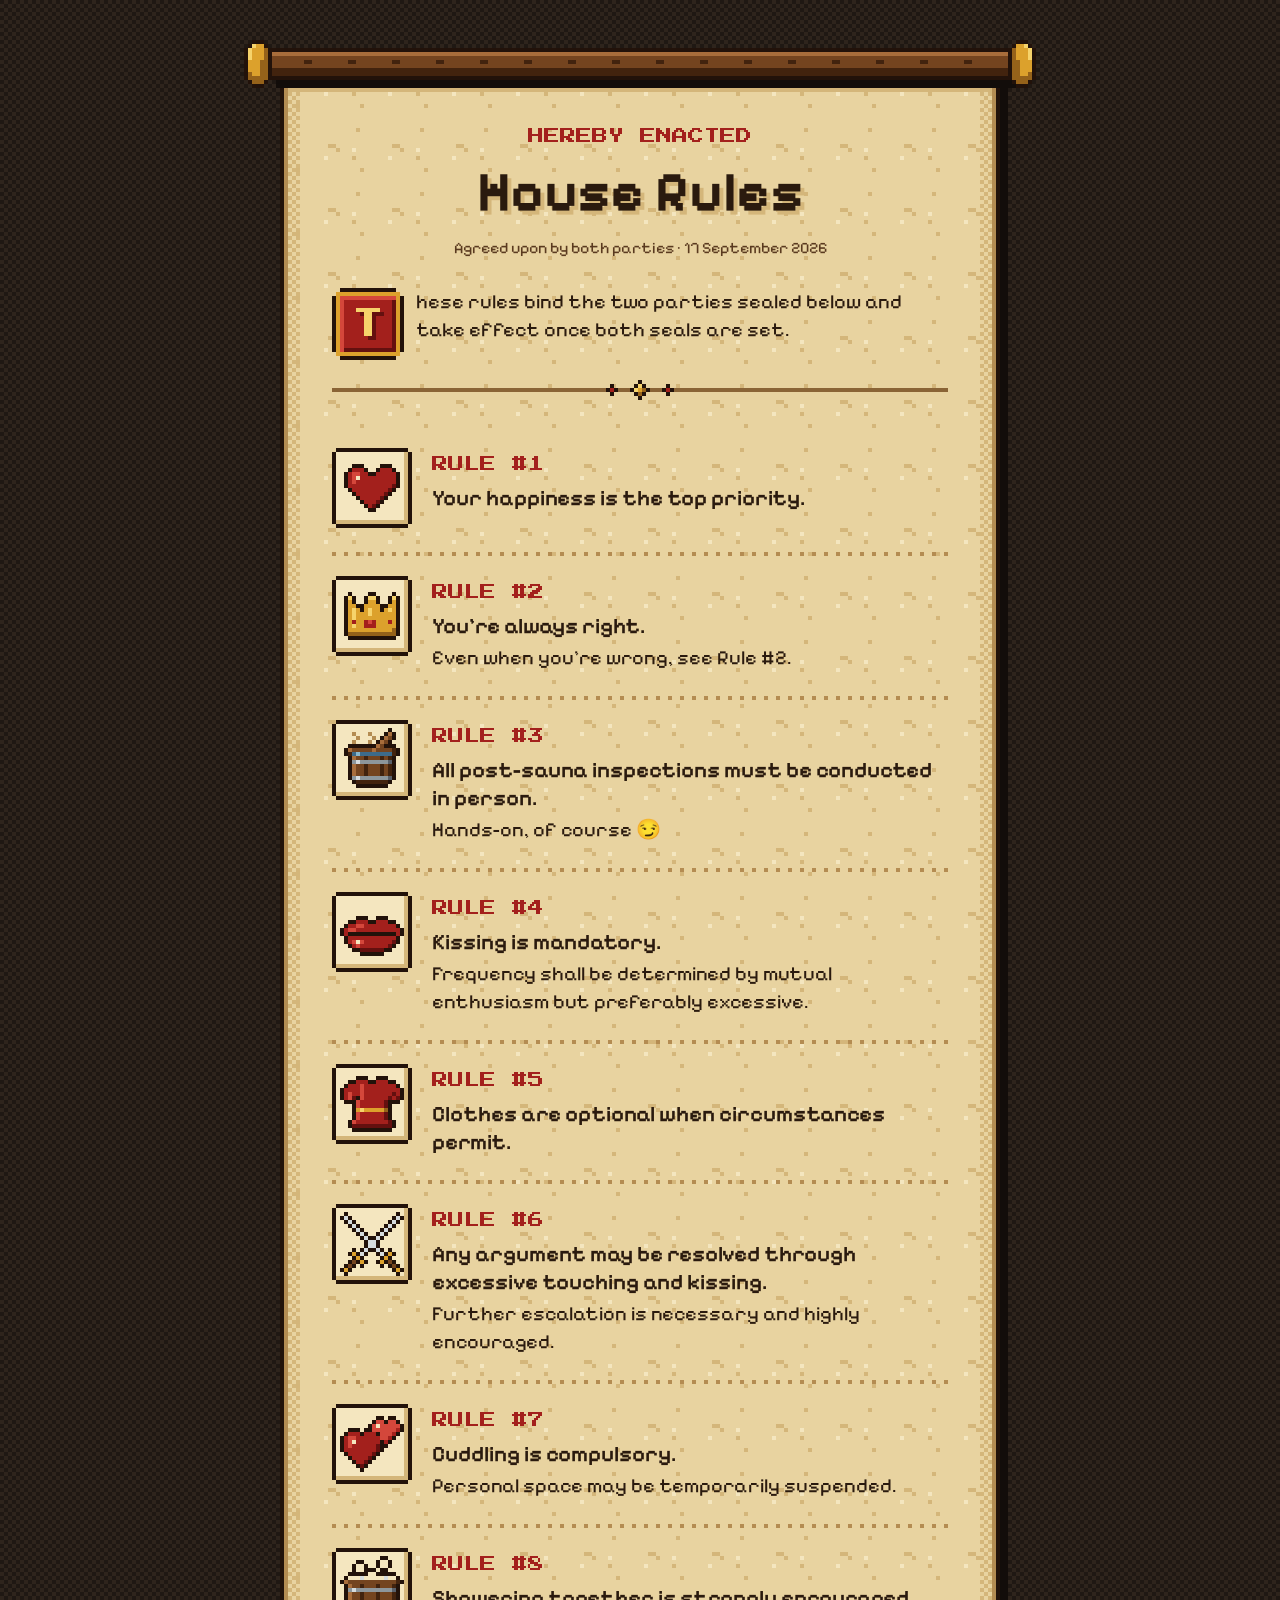
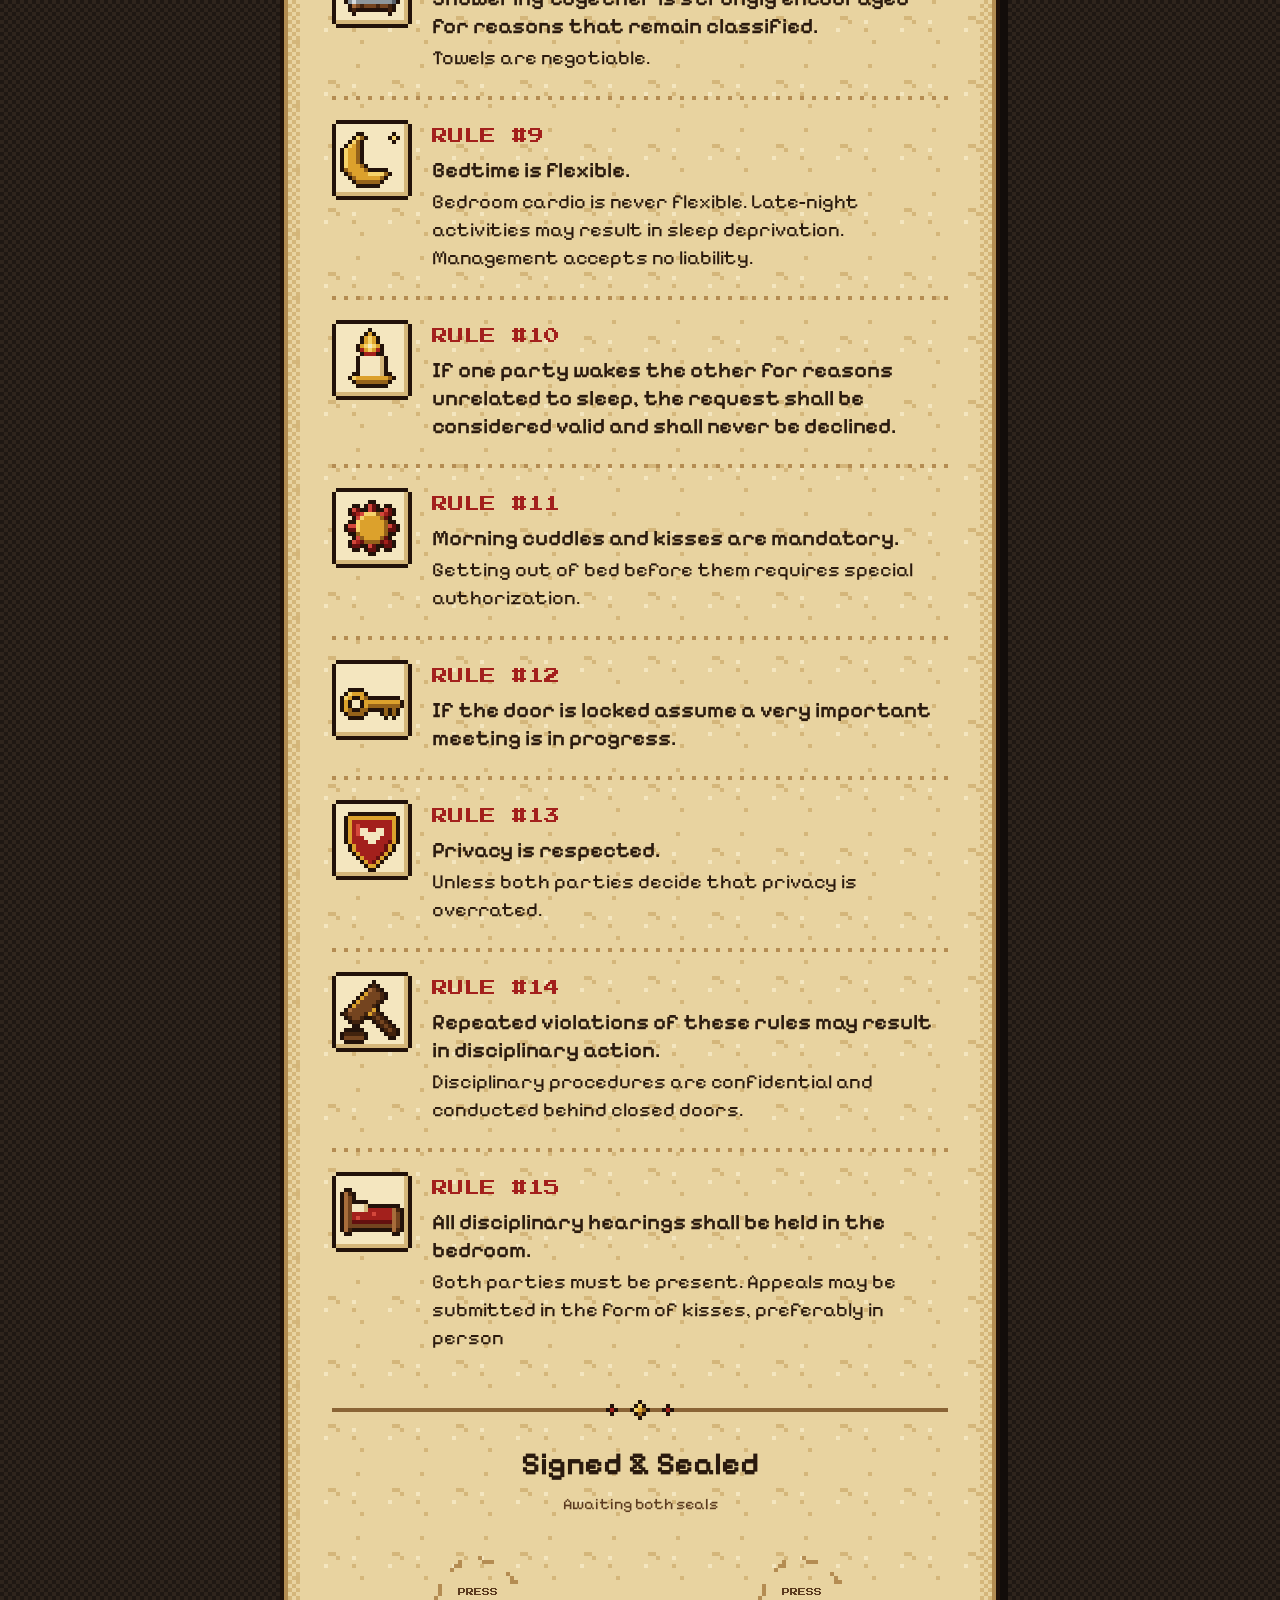
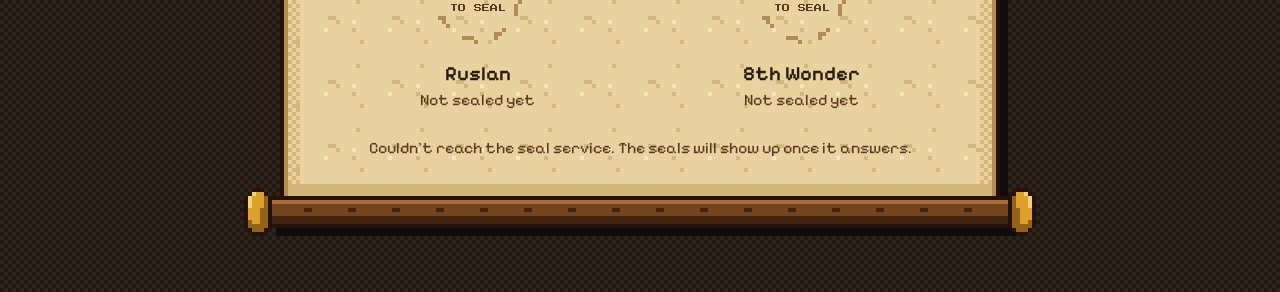
==== commit 4412aed0: "Add ratification ceremony, artifact dialog, reign calendar and pixel heroes Disable Pixelify Sans li" ====
--- a/index.html
+++ b/index.html
@@ -12,6 +12,7 @@
 <link rel="preload" href="assets/fonts/PixelifySans-Bold.woff2" as="font" type="font/woff2" crossorigin>
 <link rel="preload" href="assets/fonts/PressStart2P-latin.woff2" as="font" type="font/woff2" crossorigin>
 <link rel="stylesheet" href="assets/svitok.css">
+<link rel="stylesheet" href="assets/ceremony.css">
 <style>
   :root { color-scheme: dark; }
   [hidden] { display: none !important; }
@@ -223,6 +224,31 @@
               </figcaption>
             </figure>
           </div>
+          <div class="hr-reign" id="reign" hidden>
+            <div class="hr-stage is-met" id="stage" aria-hidden="true">
+              <span class="sv-icon sv-icon--32 hr-stage__heart" data-icon="heart" data-size="32"></span>
+              <div class="hr-hero hr-hero--him" id="hero-him"></div>
+              <div class="hr-hero hr-hero--her" id="hero-her"></div>
+              <div class="hr-stage__ground"></div>
+            </div>
+            <div class="hr-cal">
+              <dl class="hr-cal__dials" aria-label="Reign calendar">
+                <div class="hr-dial"><dt>Month</dt><dd id="cal-month">1</dd></div>
+                <div class="hr-dial"><dt>Week</dt><dd id="cal-week">1</dd></div>
+                <div class="hr-dial"><dt>Day</dt><dd id="cal-day">1</dd></div>
+              </dl>
+              <p class="hr-cal__kicker">Astrologers proclaim</p>
+              <p class="hr-cal__name" id="cal-name"></p>
+              <p class="hr-cal__effect" id="cal-effect"></p>
+              <p class="hr-cal__note" id="cal-note" hidden></p>
+              <p class="hr-cal__total" id="cal-total"></p>
+            </div>
+            <div class="hr-reign__actions">
+              <button class="sv-btn sv-btn--quiet" type="button" id="artifact-open">Artifact</button>
+              <button class="sv-btn sv-btn--quiet" type="button" id="ceremony-replay">Replay</button>
+              <button class="sv-btn sv-btn--quiet" type="button" id="sound-toggle" role="switch" aria-checked="true">Sound: on</button>
+            </div>
+          </div>
           <form class="hr-form" id="seal-form" hidden>
             <h3 id="form-title">Sealing as Ruslan</h3>
             <label for="word">Your secret word</label>
@@ -240,8 +266,31 @@
   </div>
   <div class="sv-roller"></div>
 </div>
+<div class="hr-banner" id="hr-banner" aria-hidden="true" hidden>
+  <span class="sv-icon sv-icon--32" data-icon="heart" data-size="32"></span>
+  <span>Rules ratified</span>
+  <span class="sv-icon sv-icon--32" data-icon="heart" data-size="32"></span>
+</div>
+<dialog class="hr-dialog" id="artifact" aria-labelledby="artifact-title" aria-describedby="artifact-text">
+  <form class="hr-dialog__frame" method="dialog">
+    <p class="hr-dialog__kicker">Artifact acquired</p>
+    <div class="hr-dialog__icon"><span class="sv-icon" data-icon="scroll" data-size="64"></span></div>
+    <h2 class="hr-dialog__title" id="artifact-title">Pact of Eternal Happiness</h2>
+    <p class="hr-dialog__text" id="artifact-text">Both seals are set. The fifteen rules now bind you both.</p>
+    <ul class="hr-bonus">
+      <li><span class="sv-icon sv-icon--32" data-icon="heart" data-size="32"></span><span>Happiness</span><b>+MAX</b></li>
+      <li><span class="sv-icon sv-icon--32" data-icon="crown" data-size="32"></span><span>Being right</span><b>+100%</b></li>
+      <li><span class="sv-icon sv-icon--32" data-icon="kiss" data-size="32"></span><span>Kisses</span><b>+99</b></li>
+      <li><span class="sv-icon sv-icon--32" data-icon="hearts" data-size="32"></span><span>Cuddles</span><b>+99</b></li>
+    </ul>
+    <p class="hr-dialog__effect">Effect: permanent.</p>
+    <button class="sv-btn" value="ok" autofocus>OK</button>
+  </form>
+</dialog>
 <script src="config.js"></script>
 <script src="assets/svitok.js"></script>
+<script src="assets/heroes.js"></script>
+<script src="assets/ceremony.js"></script>
 <script src="assets/house-rules.js"></script>
 </body>
 </html>
--- a/assets/ceremony.css
+++ b/assets/ceremony.css
@@ -0,0 +1,280 @@
+/* House Rules: ceremony, artifact pop-up and reign calendar. Builds on the Svitok tokens. */
+
+[hidden] { display: none !important; }
+
+/* ---------- reign calendar ---------- */
+.hr-reign {
+  display: grid;
+  gap: 20px;
+  justify-items: center;
+  max-width: 560px;
+  margin: 40px auto 0;
+}
+.hr-cal {
+  box-sizing: border-box;
+  width: 100%;
+  max-width: 460px;
+  padding: 20px 16px;
+  text-align: center;
+  background: var(--parchment-50);
+  box-shadow:
+    inset -4px -4px 0 0 var(--parchment-200),
+    0 -4px 0 0 var(--outline), 0 4px 0 0 var(--outline), -4px 0 0 0 var(--outline), 4px 0 0 0 var(--outline);
+}
+.hr-cal__dials { display: grid; grid-template-columns: repeat(3, 1fr); gap: 12px; margin: 0; }
+.hr-dial {
+  margin: 0;
+  padding: 8px 4px 4px;
+  background: var(--parchment-100);
+  box-shadow: inset 4px 4px 0 0 var(--parchment-200);
+}
+.hr-dial dt {
+  font-family: var(--font-arcade);
+  font-size: 12px; line-height: 16px;
+  text-transform: uppercase;
+  color: var(--ink-soft);
+}
+.hr-dial dd { margin: 0; font: 700 40px/48px var(--font-pixel); color: var(--ink); }
+.hr-cal__kicker {
+  margin: 20px 0 0;
+  font-family: var(--font-arcade);
+  font-size: 12px; line-height: 16px;
+  text-transform: uppercase;
+  color: var(--ink-soft);
+}
+.hr-cal__name { margin: 8px 0 0; font: 700 24px/32px var(--font-pixel); color: var(--wax-500); text-wrap: balance; }
+.hr-cal__effect { margin: 4px 0 0; font-size: 18px; line-height: 26px; color: var(--ink); text-wrap: pretty; }
+.hr-cal__note { margin: 12px 0 0; font-weight: 600; font-size: 18px; line-height: 26px; color: var(--ink); }
+.hr-cal__total { margin: 12px 0 0; font-size: 16px; line-height: 24px; color: var(--ink-soft); }
+.hr-reign__actions { display: flex; flex-wrap: wrap; justify-content: center; gap: 12px; }
+
+/* ---------- banner ---------- */
+.hr-banner {
+  position: fixed;
+  z-index: 50;
+  top: max(16px, env(safe-area-inset-top));
+  left: 0; right: 0;
+  width: min(520px, calc(100% - 48px));
+  box-sizing: border-box;
+  margin: 0 auto;
+  padding: 16px;
+  display: flex;
+  align-items: center;
+  justify-content: center;
+  gap: 12px;
+  font-family: var(--font-arcade);
+  font-size: 16px; line-height: 24px;
+  text-transform: uppercase;
+  text-align: center;
+  color: var(--on-wax);
+  background: var(--wax-500);
+  box-shadow:
+    inset 4px 4px 0 0 var(--wax-300), inset -4px -4px 0 0 var(--wax-700),
+    0 0 0 4px var(--outline), 8px 8px 0 4px #120d0a;
+  pointer-events: none;
+}
+.hr-banner .sv-icon { flex: none; }
+.hr-banner.is-in { animation: hr-banner-in .5s steps(6, end) both; }
+.hr-banner.is-out { animation: hr-banner-out .5s steps(6, end) both; }
+@keyframes hr-banner-in { from { transform: translateY(-180%); } to { transform: translateY(0); } }
+@keyframes hr-banner-out { from { transform: translateY(0); } to { transform: translateY(-180%); } }
+
+/* ---------- confetti, flash, shake ---------- */
+.hr-confetti {
+  position: fixed;
+  inset: 0;
+  z-index: 45;
+  width: 100%; height: 100%;
+  image-rendering: pixelated;
+  pointer-events: none;
+}
+.sv-seal__stamp.hr-flash { animation: hr-flash .6s steps(6, end) 3; }
+@keyframes hr-flash {
+  0%, 100% { filter: none; transform: scale(1); }
+  50% { filter: brightness(1.5) saturate(1.2); transform: scale(1.12); }
+}
+.sv-scroll.hr-shake { animation: hr-shake .5s steps(1, end) 1; }
+@keyframes hr-shake {
+  0% { transform: translate(0, 0); }
+  12% { transform: translate(-8px, 4px); }
+  25% { transform: translate(8px, -4px); }
+  37% { transform: translate(-4px, -4px); }
+  50% { transform: translate(4px, 4px); }
+  62% { transform: translate(-4px, 0); }
+  75% { transform: translate(4px, 0); }
+  87% { transform: translate(0, -4px); }
+  100% { transform: translate(0, 0); }
+}
+
+/* ---------- artifact pop-up ---------- */
+body.hr-modal { overflow: hidden; }
+.hr-dialog {
+  box-sizing: border-box;
+  width: min(440px, calc(100vw - 48px));
+  max-width: none; max-height: none;
+  padding: 0;
+  border: 0;
+  background: transparent;
+  color: var(--ink);
+  overflow: visible;
+}
+.hr-dialog::backdrop {
+  background-color: rgba(18, 13, 10, .82);
+  background-image: repeating-conic-gradient(rgba(18, 13, 10, .9) 0 25%, transparent 0 50%);
+  background-size: 8px 8px;
+}
+.hr-dialog__frame {
+  display: grid;
+  justify-items: center;
+  gap: 8px;
+  box-sizing: border-box;
+  max-height: calc(100vh - 72px);
+  max-height: calc(100dvh - 72px);
+  margin: 0;
+  padding: 24px 24px 20px;
+  overflow-y: auto;
+  text-align: center;
+  background-color: var(--parchment-100);
+  box-shadow:
+    inset 4px 4px 0 0 var(--parchment-50), inset -4px -4px 0 0 var(--parchment-200),
+    0 0 0 4px var(--outline), 0 0 0 8px var(--gold-400), 0 0 0 12px var(--outline),
+    16px 16px 0 12px #120d0a;
+}
+.hr-dialog[open] .hr-dialog__frame { animation: hr-pop .4s steps(5, end) both; }
+@keyframes hr-pop {
+  0% { transform: scale(.6); }
+  70% { transform: scale(1.06); }
+  100% { transform: scale(1); }
+}
+.hr-dialog__kicker {
+  margin: 0;
+  font-family: var(--font-arcade);
+  font-size: 12px; line-height: 16px;
+  text-transform: uppercase;
+  color: var(--wax-500);
+}
+.hr-dialog__icon {
+  position: relative;
+  display: grid;
+  place-items: center;
+  width: 96px; height: 96px;
+  margin: 8px 0 4px;
+  background: var(--parchment-50);
+  box-shadow:
+    inset -4px -4px 0 0 var(--parchment-200),
+    0 -4px 0 0 var(--outline), 0 4px 0 0 var(--outline), -4px 0 0 0 var(--outline), 4px 0 0 0 var(--outline);
+}
+.hr-dialog__icon .sv-icon { width: 64px; height: 64px; animation: hr-bob 1s steps(2, end) infinite; }
+.hr-dialog__icon::before, .hr-dialog__icon::after {
+  content: "";
+  position: absolute;
+  width: 8px; height: 8px;
+  background: var(--gold-400);
+  box-shadow: 8px 0 0 var(--gold-200), -8px 0 0 var(--gold-200), 0 8px 0 var(--gold-200), 0 -8px 0 var(--gold-200);
+  animation: hr-twinkle 1s steps(2, end) infinite;
+}
+.hr-dialog__icon::before { top: 12px; left: 12px; }
+.hr-dialog__icon::after { right: 12px; bottom: 12px; animation-delay: -.5s; }
+@keyframes hr-bob { 0% { transform: translateY(0); } 100% { transform: translateY(-4px); } }
+@keyframes hr-twinkle { 0% { opacity: 1; } 100% { opacity: .25; } }
+.hr-dialog__title { margin: 0; font: 700 28px/32px var(--font-pixel); color: var(--ink); text-wrap: balance; }
+.hr-dialog__text { margin: 0; font-size: 18px; line-height: 26px; color: var(--ink-soft); text-wrap: pretty; }
+.hr-bonus { list-style: none; display: grid; gap: 12px; width: calc(100% - 8px); margin: 8px 0 0; padding: 0; }
+.hr-bonus li {
+  display: grid;
+  grid-template-columns: 32px 1fr auto;
+  align-items: center;
+  gap: 12px;
+  padding: 4px 12px;
+  text-align: left;
+  font-size: 20px; line-height: 28px;
+  background: var(--parchment-50);
+  box-shadow: inset -4px -4px 0 0 var(--parchment-200), 0 0 0 4px var(--outline);
+}
+.hr-bonus b { font-weight: 700; color: var(--wax-500); }
+.hr-dialog__effect { margin: 4px 0 0; font-size: 16px; line-height: 24px; color: var(--ink-soft); }
+.hr-dialog .sv-btn { margin-top: 8px; min-width: 120px; }
+.hr-dialog .sv-btn:focus-visible { outline-color: var(--focus-ring); }
+
+@media (max-height: 700px) {
+  .hr-dialog__icon { display: none; }
+}
+@media (max-width: 420px) {
+  .hr-banner { font-size: 12px; line-height: 16px; gap: 8px; padding: 16px 12px; }
+  .hr-dialog__frame { padding: 24px 16px 20px; }
+  .hr-dial dd { font-size: 32px; line-height: 40px; }
+  .hr-cal__name { font-size: 22px; line-height: 28px; }
+}
+@media (prefers-reduced-motion: reduce) {
+  .hr-banner.is-in, .hr-banner.is-out,
+  .sv-seal__stamp.hr-flash, .sv-scroll.hr-shake,
+  .hr-dialog[open] .hr-dialog__frame,
+  .hr-dialog__icon .sv-icon, .hr-dialog__icon::before, .hr-dialog__icon::after { animation: none; }
+}
+
+/* ---------- the two heroes ---------- */
+.hr-stage {
+  position: relative;
+  box-sizing: border-box;
+  width: 100%;
+  max-width: 460px;
+  height: 128px;
+  overflow: hidden;
+}
+.hr-stage__ground {
+  position: absolute;
+  left: 0; right: 0; bottom: 0;
+  height: 16px;
+  background:
+    repeating-linear-gradient(90deg, var(--leaf-300) 0 4px, transparent 4px 16px) 0 4px / 100% 4px no-repeat,
+    linear-gradient(to bottom, var(--outline) 0 4px, var(--leaf-500) 4px 8px, var(--wood-500) 8px 16px);
+}
+.hr-hero {
+  position: absolute;
+  bottom: 16px;
+  width: 64px; height: 72px;
+  background-repeat: no-repeat;
+  background-size: 192px 72px;
+  background-position: 0 0;
+  image-rendering: pixelated;
+  cursor: pointer;
+}
+.hr-hero--him { left: 0; }
+.hr-hero--her { left: calc(100% - 64px); }
+.hr-stage__heart {
+  position: absolute;
+  left: calc(50% - 16px);
+  bottom: 92px;
+  opacity: 0;
+}
+
+.hr-stage.is-walking .hr-hero--him { animation: hr-walk-him 2.8s steps(28, end) forwards, hr-gait .64s step-end infinite; }
+.hr-stage.is-walking .hr-hero--her { animation: hr-walk-her 2.8s steps(28, end) forwards, hr-gait .64s step-end infinite; }
+@keyframes hr-walk-him { from { left: 0; } to { left: calc(50% - 68px); } }
+@keyframes hr-walk-her { from { left: calc(100% - 64px); } to { left: calc(50% + 4px); } }
+@keyframes hr-gait {
+  0% { background-position-x: -64px; }
+  25% { background-position-x: 0; }
+  50% { background-position-x: -128px; }
+  75% { background-position-x: 0; }
+  100% { background-position-x: -64px; }
+}
+
+.hr-stage.is-met .hr-hero--him { left: calc(50% - 68px); }
+.hr-stage.is-met .hr-hero--her { left: calc(50% + 4px); }
+.hr-stage.is-met .hr-hero { animation: hr-breathe 1.2s steps(1, end) infinite; }
+.hr-stage.is-met .hr-hero--her { animation-delay: -.6s; }
+@keyframes hr-breathe { 0% { transform: translateY(0); } 50% { transform: translateY(-4px); } 100% { transform: translateY(0); } }
+.hr-stage.is-met .hr-stage__heart { opacity: 1; animation: hr-heart-in .8s steps(4, end) both, hr-heart-float 1.6s steps(1, end) .8s infinite; }
+@keyframes hr-heart-in { from { opacity: 0; transform: translateY(32px) scale(.25); } to { opacity: 1; transform: translateY(0) scale(1); } }
+@keyframes hr-heart-float { 0% { transform: translateY(0); } 50% { transform: translateY(-4px); } 100% { transform: translateY(0); } }
+
+.hr-stage.is-met.is-hop .hr-hero { animation: hr-hop .4s steps(4, end) 1; }
+.hr-stage.is-met.is-hop .hr-hero--her { animation-delay: .08s; }
+.hr-stage.is-met.is-hop .hr-stage__heart { animation: hr-heart-in .8s steps(4, end) both; }
+@keyframes hr-hop { 0% { transform: translateY(0); } 50% { transform: translateY(-16px); } 100% { transform: translateY(0); } }
+
+@media (prefers-reduced-motion: reduce) {
+  .hr-stage.is-walking .hr-hero, .hr-stage.is-met .hr-hero,
+  .hr-stage.is-met .hr-stage__heart, .hr-stage.is-met.is-hop .hr-hero { animation: none; }
+}
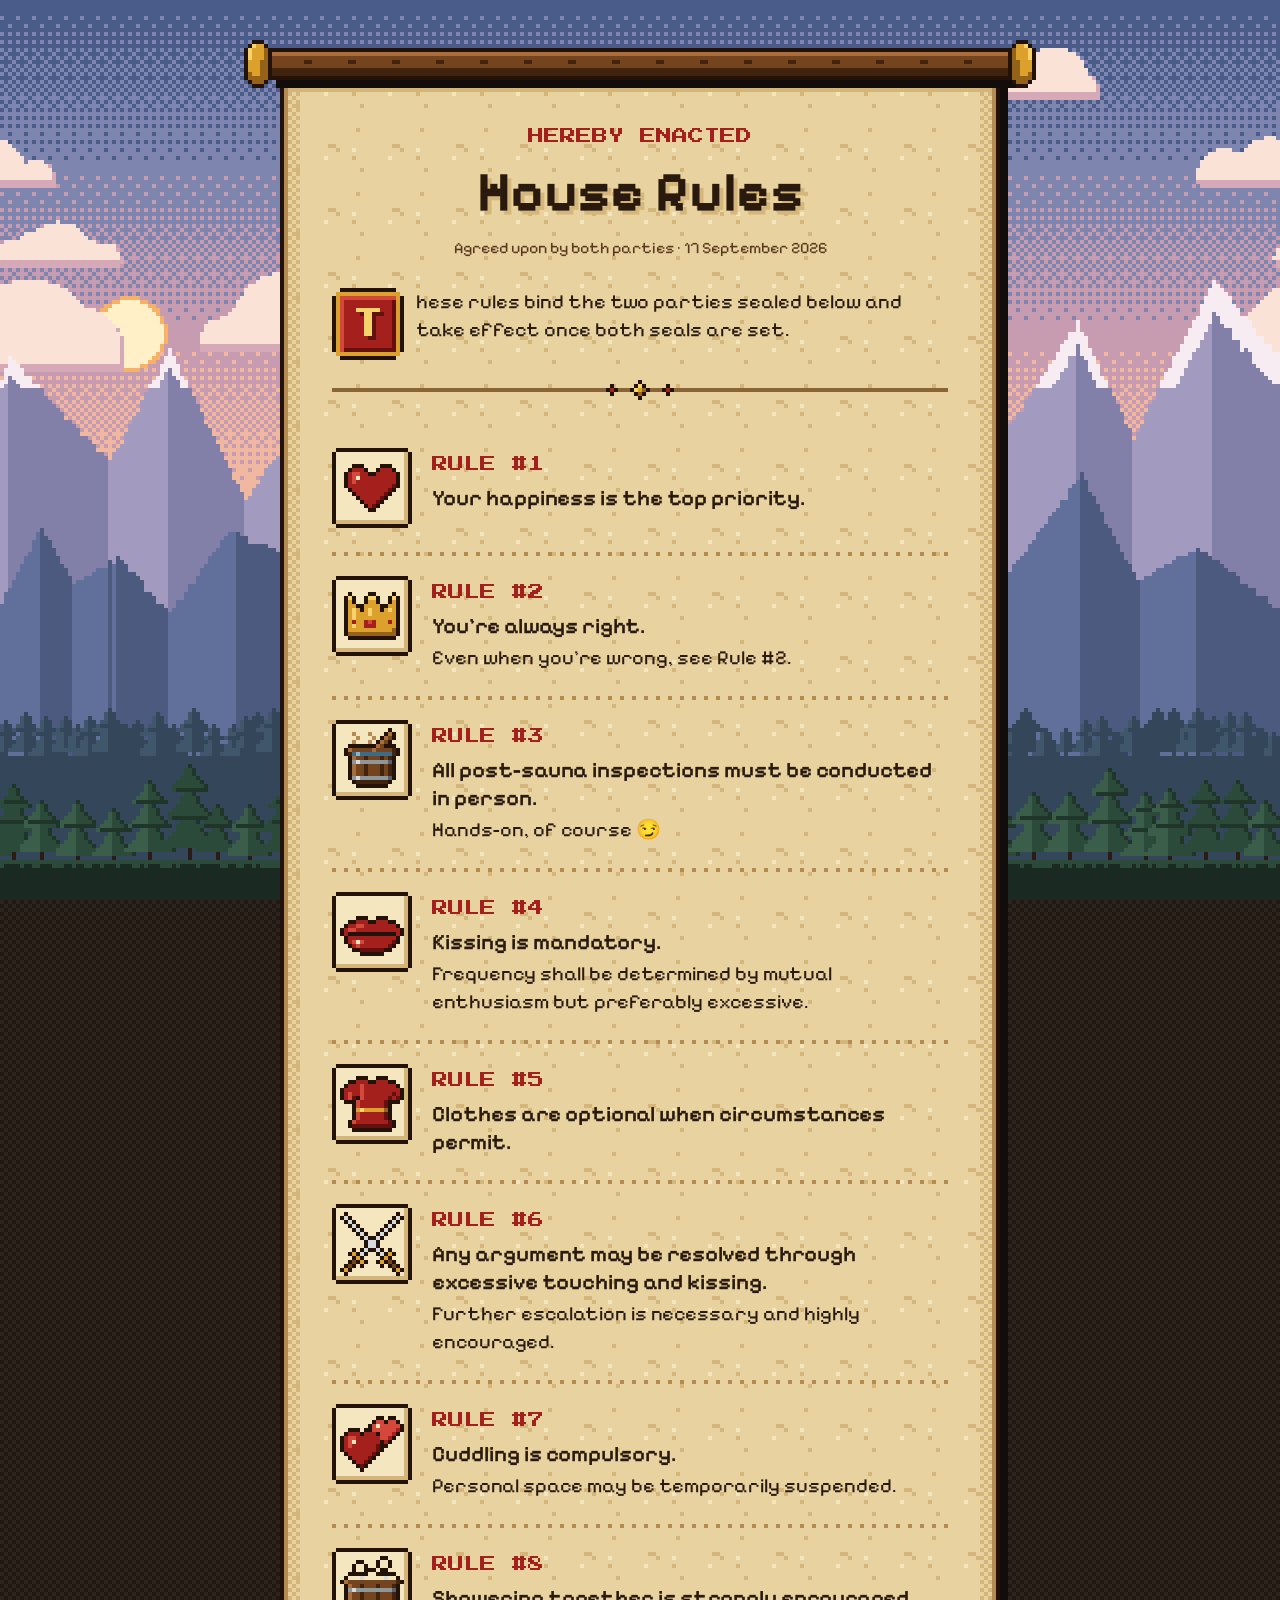
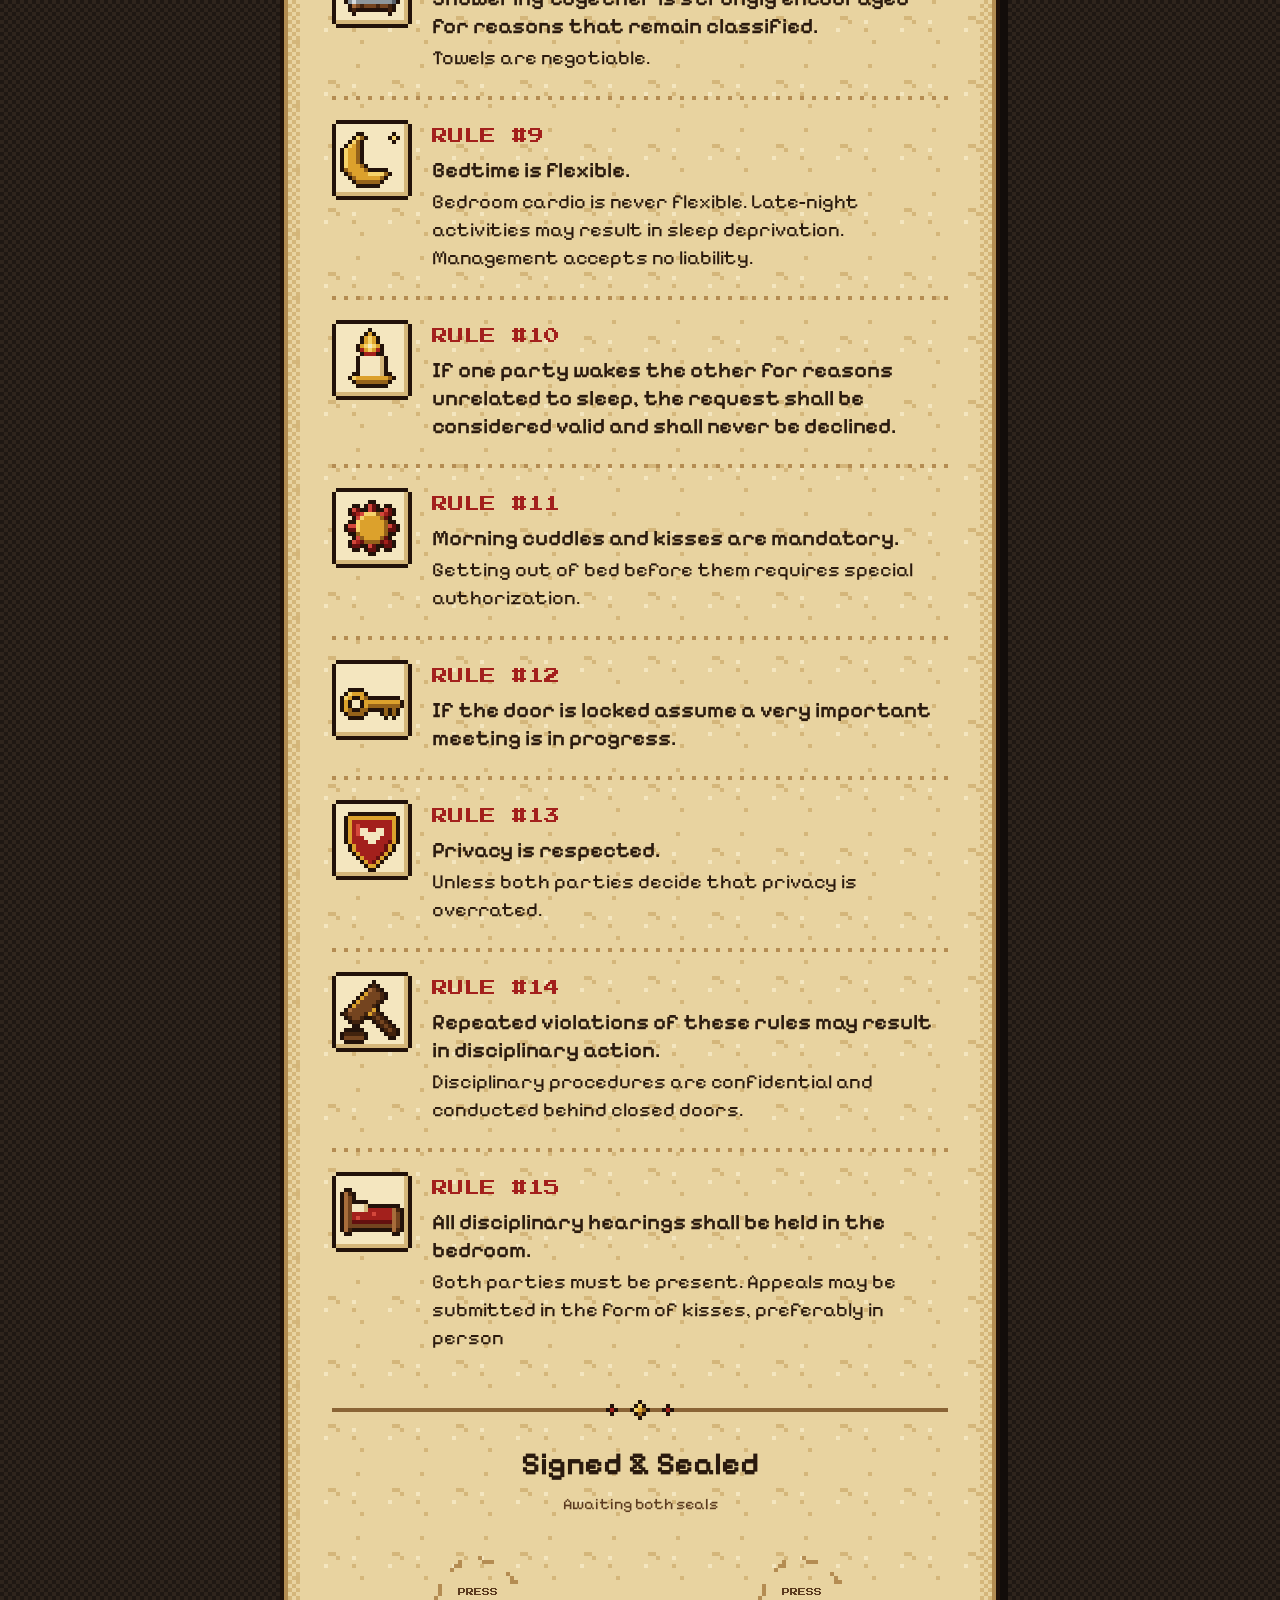
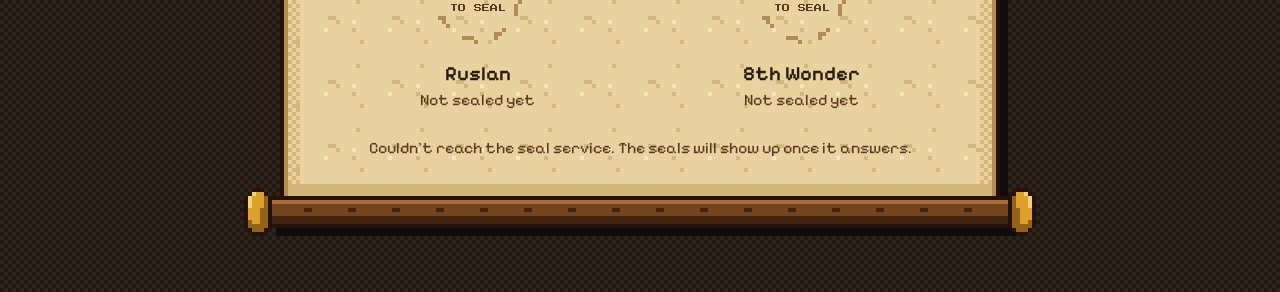
==== commit 9d88602d: "Let each party set their own secret word through the seal form The first word someone sends for a pa" ====
--- a/index.html
+++ b/index.html
@@ -13,6 +13,7 @@
 <link rel="preload" href="assets/fonts/PressStart2P-latin.woff2" as="font" type="font/woff2" crossorigin>
 <link rel="stylesheet" href="assets/svitok.css">
 <link rel="stylesheet" href="assets/ceremony.css">
+<link rel="stylesheet" href="assets/landscape.css">
 <style>
   :root { color-scheme: dark; }
   [hidden] { display: none !important; }
@@ -68,6 +69,12 @@
 </style>
 </head>
 <body>
+<div class="hr-world" id="world" aria-hidden="true">
+  <canvas id="world-sky"></canvas>
+  <canvas id="world-clouds"></canvas>
+  <canvas id="world-land"></canvas>
+</div>
+<script src="assets/landscape.js"></script>
 <div class="sv-scroll sv-scroll--unroll" id="scroll">
   <div class="sv-roller"></div>
   <div class="sv-sheet-wrap">
--- a/assets/landscape.css
+++ b/assets/landscape.css
@@ -0,0 +1,26 @@
+/* House Rules: the pixel landscape behind the scroll (drawn by landscape.js). */
+.hr-world {
+  position: fixed;
+  inset: 0;
+  z-index: -1;
+  overflow: hidden;
+  pointer-events: none;
+}
+.hr-world canvas {
+  position: absolute;
+  left: 0;
+  display: block;
+  image-rendering: pixelated;
+}
+#world-sky, #world-land { bottom: 0; }
+#world-clouds { top: 0; }
+.hr-world.is-ready #world-clouds {
+  animation: hr-clouds var(--cloud-time, 120s) steps(var(--cloud-steps, 300), end) infinite;
+}
+@keyframes hr-clouds {
+  from { transform: translateX(0); }
+  to { transform: translateX(var(--cloud-shift, -1200px)); }
+}
+@media (prefers-reduced-motion: reduce) {
+  .hr-world.is-ready #world-clouds { animation: none; }
+}
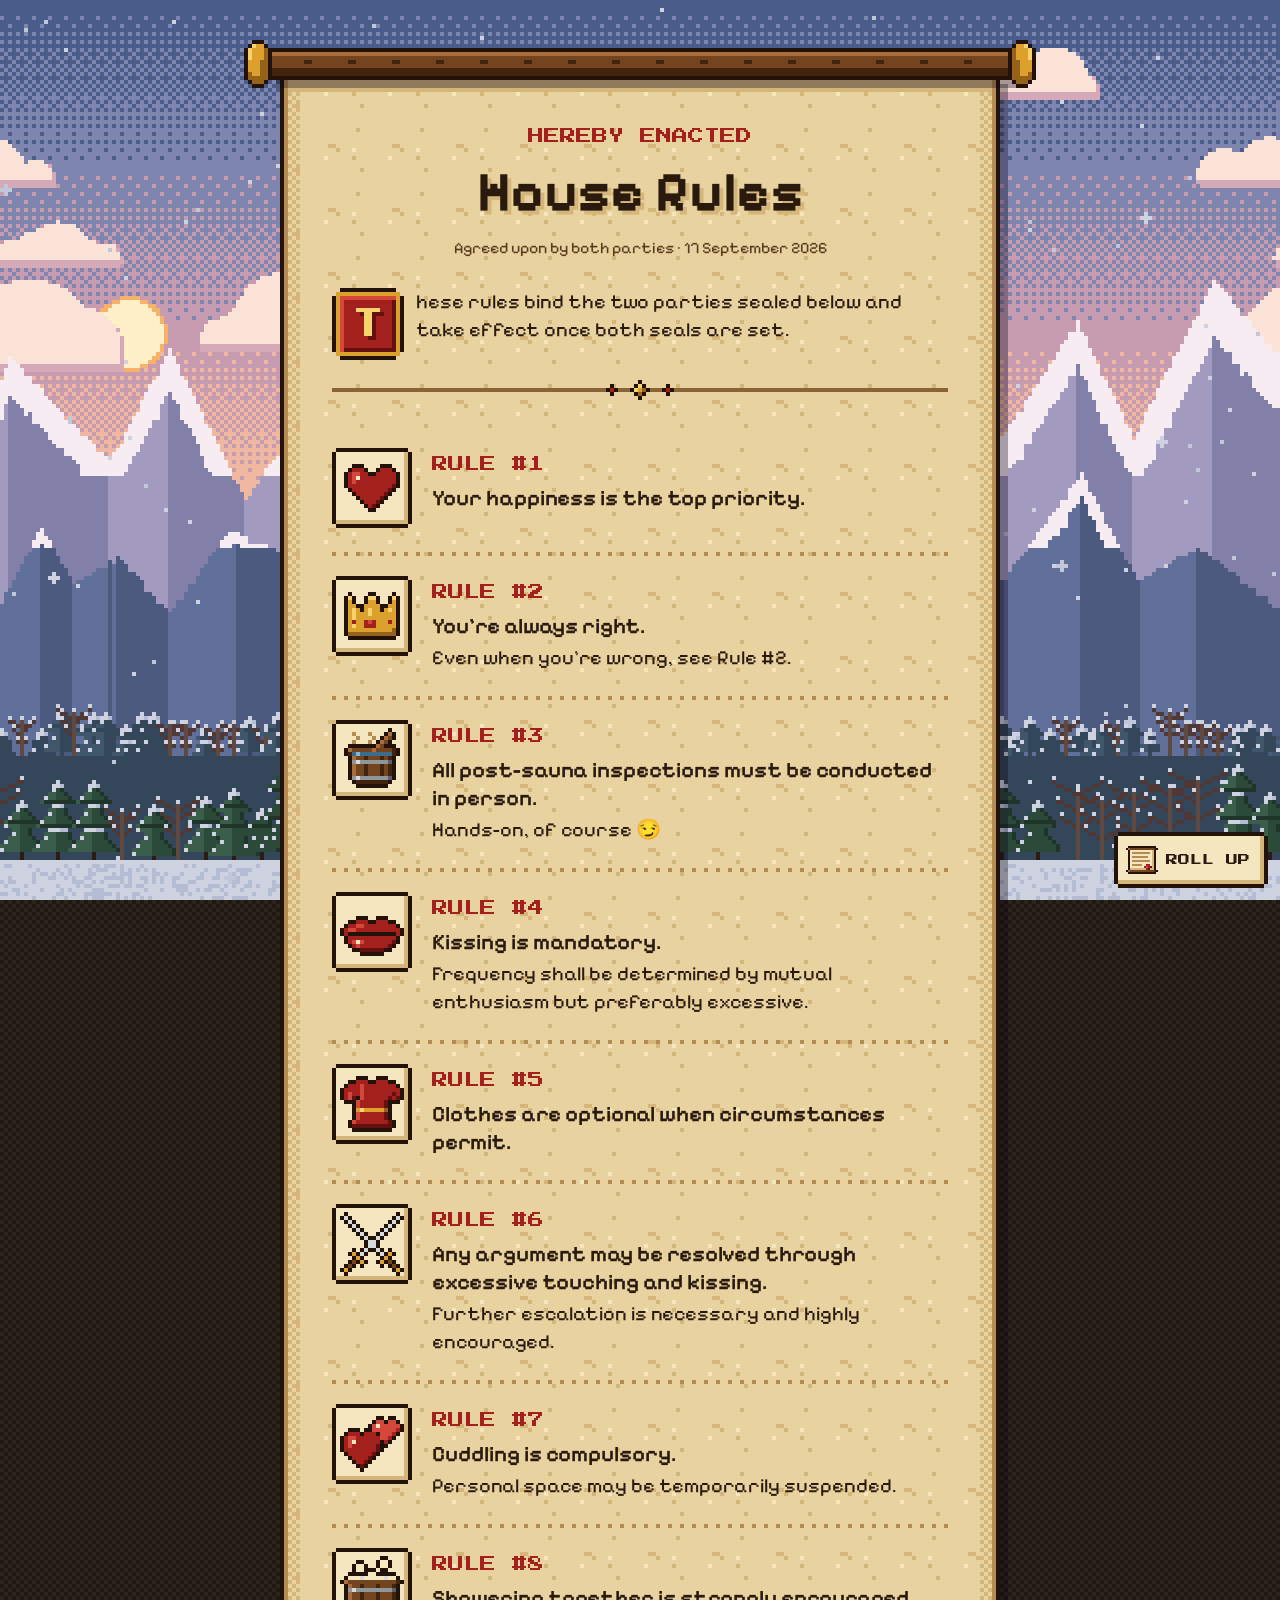
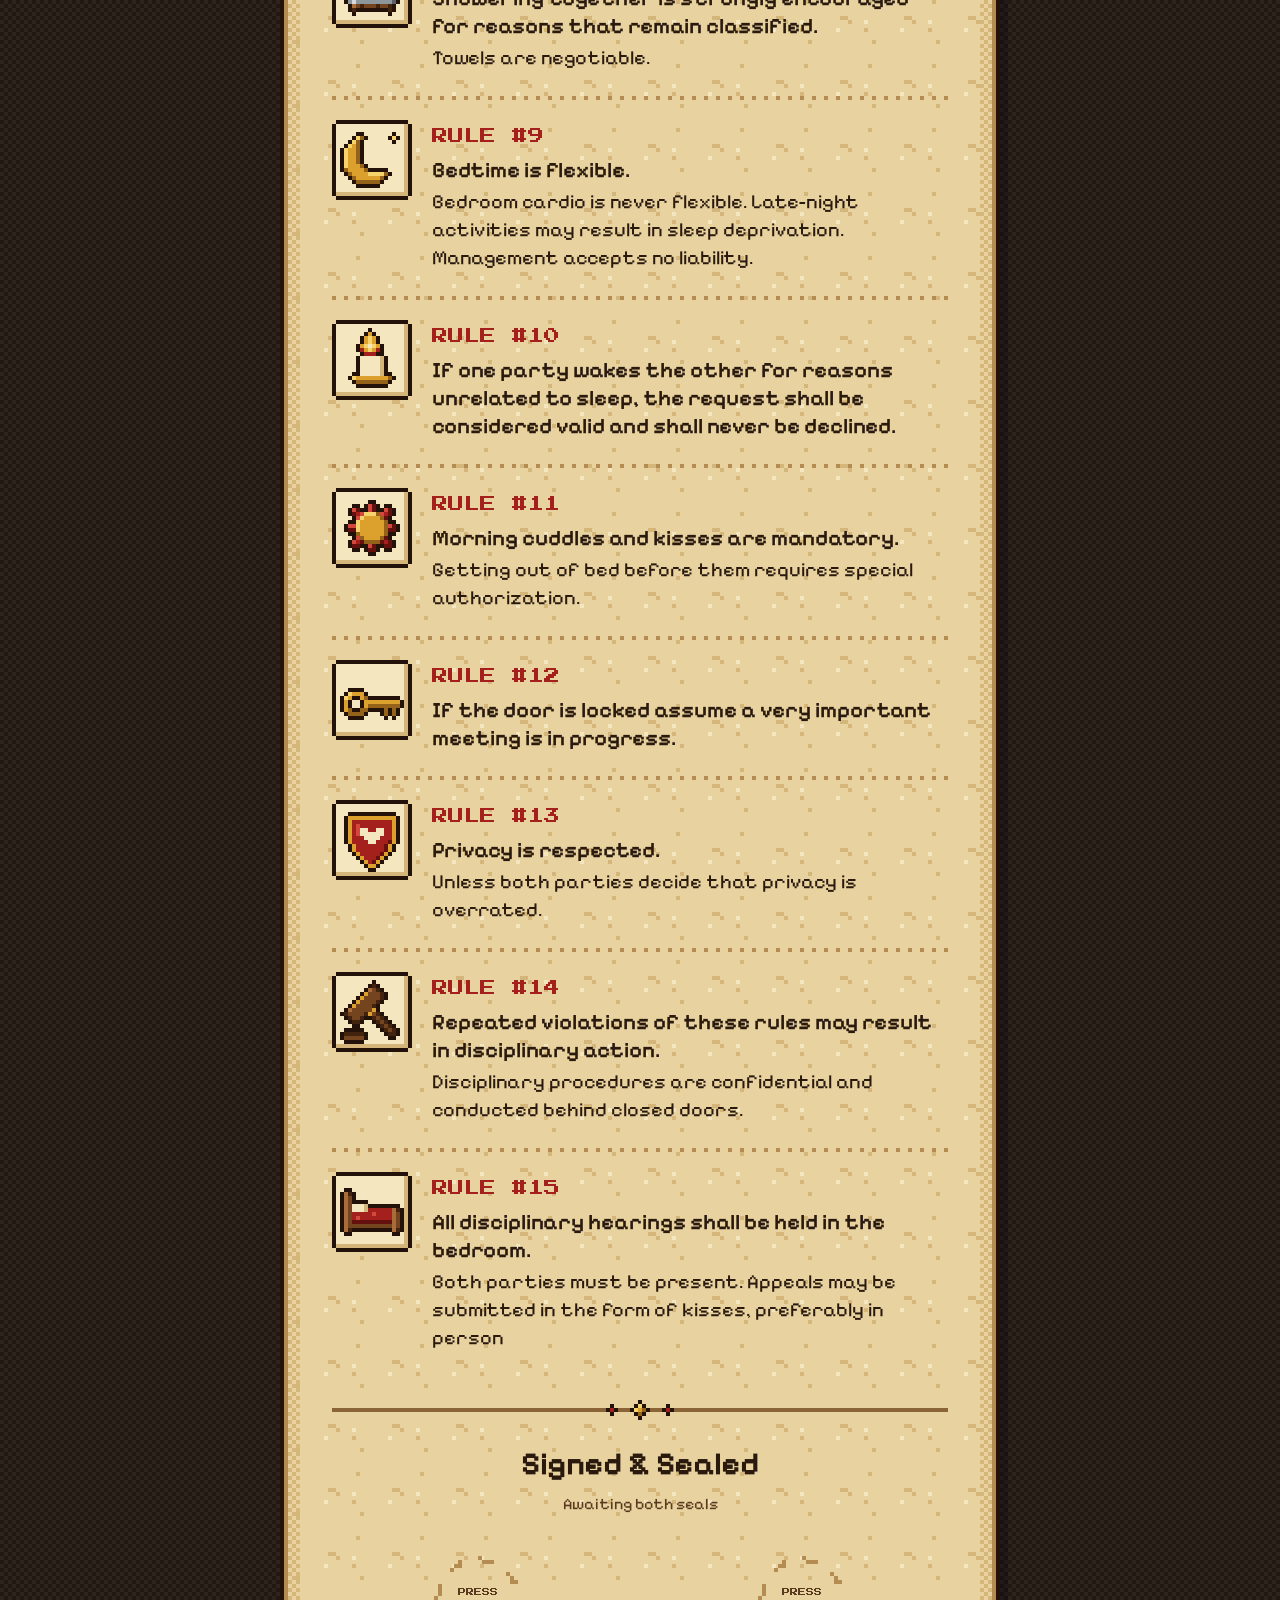
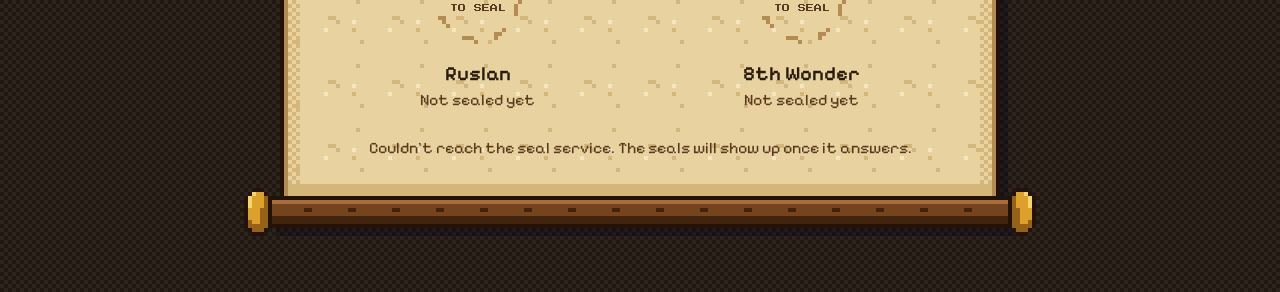
==== commit add4fbf5: "Add scroll roll-up/unroll and seasons/birds/shooting stars to the landscape Roll up: a button collap" ====
--- a/index.html
+++ b/index.html
@@ -73,6 +73,7 @@
   <canvas id="world-sky"></canvas>
   <canvas id="world-clouds"></canvas>
   <canvas id="world-land"></canvas>
+  <canvas id="world-fx"></canvas>
 </div>
 <script src="assets/landscape.js"></script>
 <div class="sv-scroll sv-scroll--unroll" id="scroll">
@@ -272,7 +273,14 @@
     </div>
   </div>
   <div class="sv-roller"></div>
+  <button class="hr-rolled" type="button" id="rolled-seal" aria-label="Unroll the scroll" hidden>
+    <span class="hr-rolled__ribbon"></span>
+    <span class="sv-seal__stamp" data-state="stamped" aria-hidden="true"><span class="sv-seal__mark"></span></span>
+  </button>
 </div>
+<button class="sv-btn sv-btn--quiet hr-roll" type="button" id="roll-toggle" aria-controls="scroll" aria-expanded="true" hidden>
+  <span class="sv-icon sv-icon--32" data-icon="scroll" data-size="32"></span><span class="hr-roll__text">Roll up</span>
+</button>
 <div class="hr-banner" id="hr-banner" aria-hidden="true" hidden>
   <span class="sv-icon sv-icon--32" data-icon="heart" data-size="32"></span>
   <span>Rules ratified</span>
@@ -296,6 +304,7 @@
 </dialog>
 <script src="config.js"></script>
 <script src="assets/svitok.js"></script>
+<script src="assets/rollup.js"></script>
 <script src="assets/heroes.js"></script>
 <script src="assets/ceremony.js"></script>
 <script src="assets/house-rules.js"></script>
--- a/assets/ceremony.css
+++ b/assets/ceremony.css
@@ -278,3 +278,53 @@
   .hr-stage.is-walking .hr-hero, .hr-stage.is-met .hr-hero,
   .hr-stage.is-met .hr-stage__heart, .hr-stage.is-met.is-hop .hr-hero { animation: none; }
 }
+
+/* ---------- rolling the scroll up ---------- */
+.sv-scroll.is-rolling-up .sv-sheet-wrap { animation: hr-roll-up 1.1s steps(18, end) forwards; }
+@keyframes hr-roll-up { from { max-height: var(--sv-h, 1600px); } to { max-height: 0; } }
+body.hr-is-rolled .sv-scroll { margin-top: max(48px, calc(40vh - 60px)); }
+body.hr-is-rolled .sv-roller { cursor: pointer; }
+
+.hr-roll.sv-btn {
+  position: fixed;
+  z-index: 30;
+  right: max(16px, env(safe-area-inset-right));
+  bottom: max(16px, env(safe-area-inset-bottom));
+  display: inline-flex;
+  align-items: center;
+  gap: 8px;
+  margin: 0;
+  padding: 8px 14px 8px 8px;
+  font-size: 12px; line-height: 16px;
+}
+.hr-roll .sv-icon { width: 32px; height: 32px; }
+.hr-roll.sv-btn:focus-visible { outline-color: var(--gold-200); }
+
+.hr-rolled {
+  position: absolute;
+  z-index: 3;
+  left: 50%; top: 50%;
+  width: 104px; height: 104px;
+  margin: -52px 0 0 -52px;
+  padding: 0;
+  border: 0;
+  background: none;
+  cursor: pointer;
+}
+.hr-rolled__ribbon {
+  position: absolute;
+  left: 40px; top: -28px;
+  width: 24px; height: 160px;
+  background: var(--wax-500);
+  box-shadow: inset 4px 0 0 0 var(--wax-300), inset -4px 0 0 0 var(--wax-700), 0 0 0 4px var(--outline);
+}
+.hr-rolled .sv-seal__stamp { position: relative; }
+.hr-rolled:focus-visible { outline: 4px solid var(--gold-200); outline-offset: 8px; }
+
+@media (max-width: 560px) {
+  .hr-roll.sv-btn { padding: 8px; }
+  .hr-roll__text { display: none; }
+}
+@media (prefers-reduced-motion: reduce) {
+  .sv-scroll.is-rolling-up .sv-sheet-wrap { animation: none; }
+}
--- a/assets/landscape.css
+++ b/assets/landscape.css
@@ -12,7 +12,7 @@
   display: block;
   image-rendering: pixelated;
 }
-#world-sky, #world-land { bottom: 0; }
+#world-sky, #world-land, #world-fx { bottom: 0; }
 #world-clouds { top: 0; }
 .hr-world.is-ready #world-clouds {
   animation: hr-clouds var(--cloud-time, 120s) steps(var(--cloud-steps, 300), end) infinite;
@@ -24,3 +24,37 @@
 @media (prefers-reduced-motion: reduce) {
   .hr-world.is-ready #world-clouds { animation: none; }
 }
+
+/* On the bright landscape the scroll's solid black drop shadow read as a thicker right border.
+   A tinted, see-through shadow reads as a shadow cast on the sky and mountains instead. */
+:root { --shadow-scroll: 8px 8px 0 0 rgba(14, 8, 26, .34); }
+
+/* "Wish made": click the sky next to a shooting star */
+.hr-wish {
+  position: fixed;
+  z-index: 60;
+  display: flex;
+  align-items: center;
+  gap: 8px;
+  padding: 8px 12px 8px 8px;
+  font-family: var(--font-arcade);
+  font-size: 12px; line-height: 16px;
+  text-transform: uppercase;
+  white-space: nowrap;
+  color: var(--on-wax);
+  background: var(--wax-500);
+  box-shadow: inset 4px 4px 0 0 var(--wax-300), inset -4px -4px 0 0 var(--wax-700), 0 0 0 4px var(--outline);
+  pointer-events: none;
+  transform: translate(-50%, -100%);
+  animation: hr-wish 2.2s steps(11, end) forwards;
+}
+.hr-wish svg { display: block; width: 32px; height: 28px; image-rendering: pixelated; }
+@keyframes hr-wish {
+  0% { opacity: 0; transform: translate(-50%, -60%); }
+  10% { opacity: 1; transform: translate(-50%, -100%); }
+  75% { opacity: 1; transform: translate(-50%, -150%); }
+  100% { opacity: 0; transform: translate(-50%, -170%); }
+}
+@media (prefers-reduced-motion: reduce) {
+  .hr-wish { animation: none; }
+}
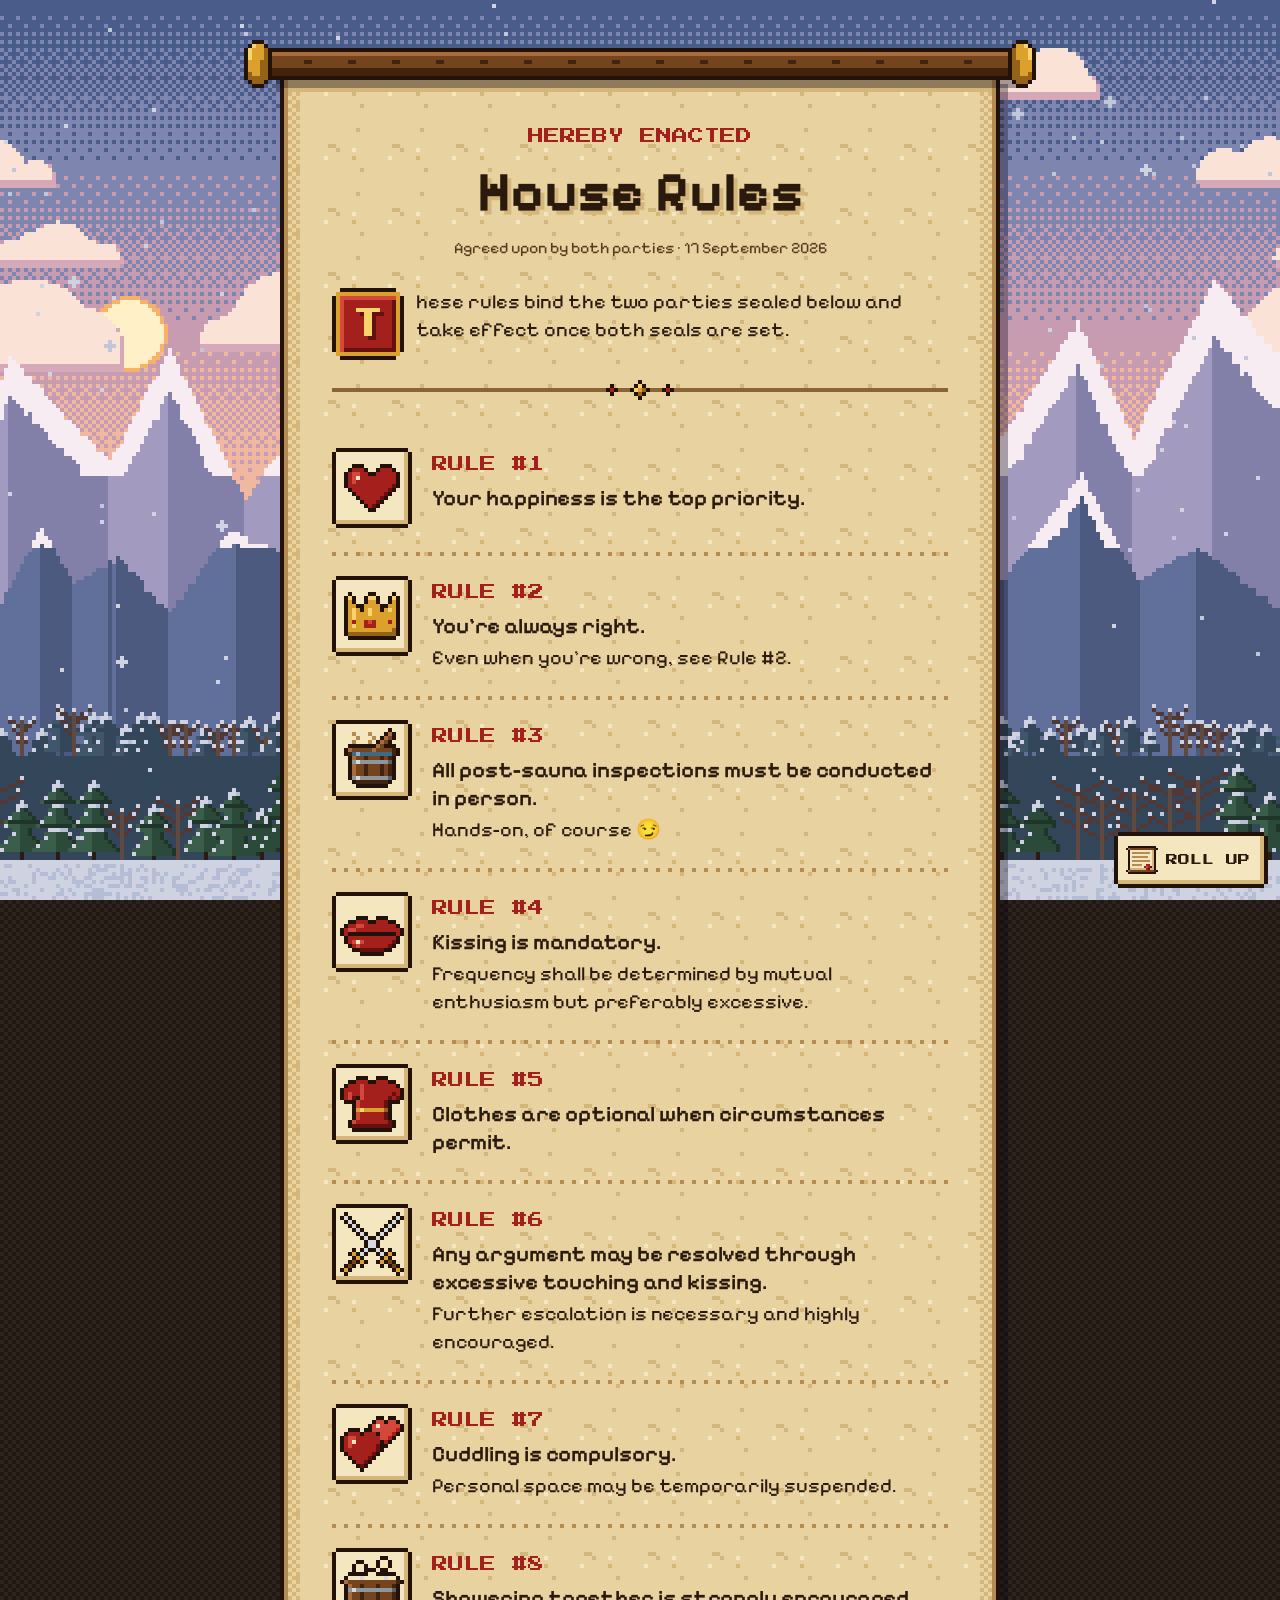
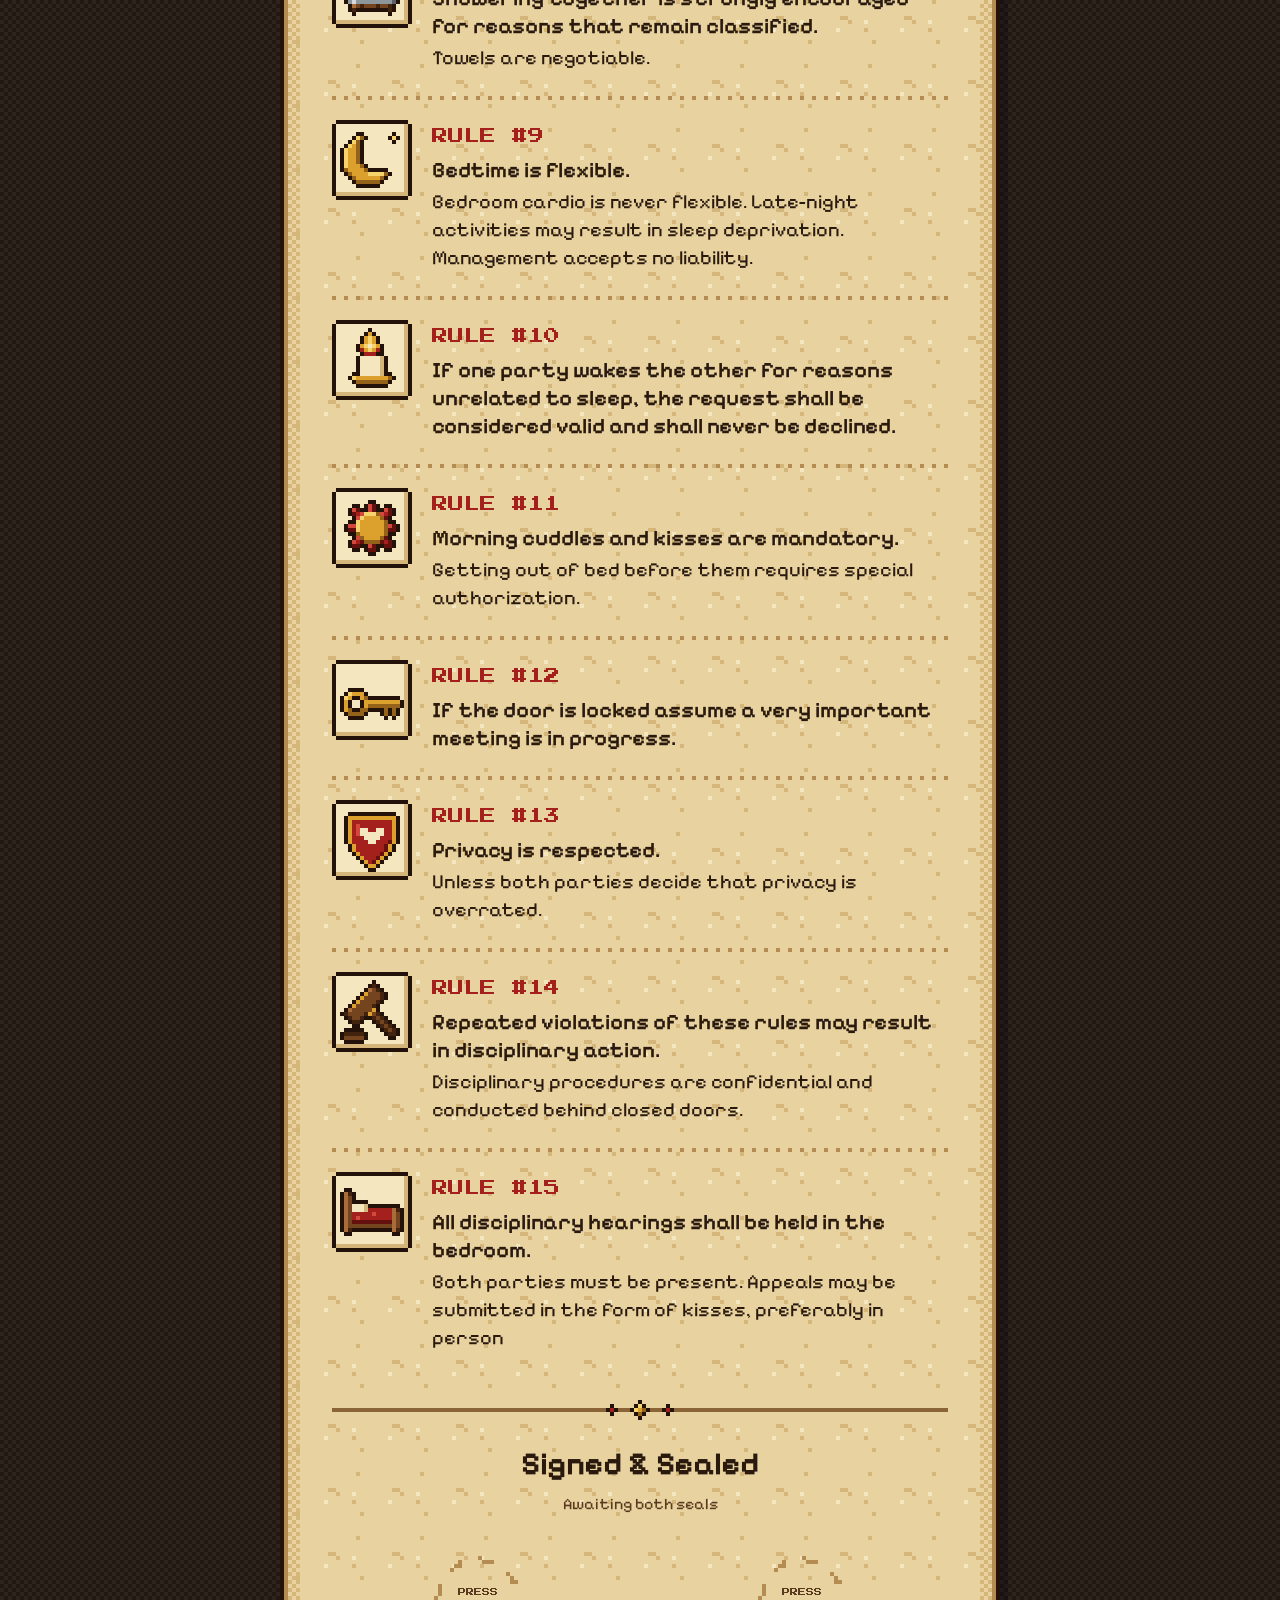
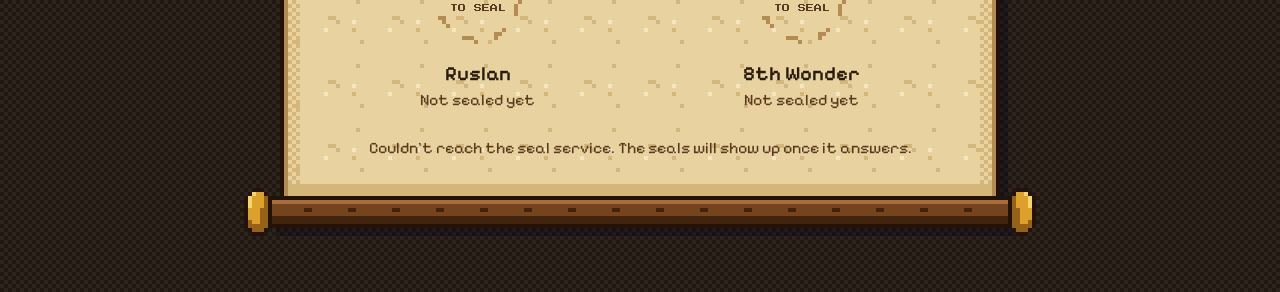
==== commit d1aad332: "Add a dragon flyover to the ceremony Flies in during the heroes' approach, circles twice, breathes f" ====
--- a/index.html
+++ b/index.html
@@ -14,6 +14,7 @@
 <link rel="stylesheet" href="assets/svitok.css">
 <link rel="stylesheet" href="assets/ceremony.css">
 <link rel="stylesheet" href="assets/landscape.css">
+<link rel="stylesheet" href="assets/dragon.css">
 <style>
   :root { color-scheme: dark; }
   [hidden] { display: none !important; }
@@ -306,6 +307,7 @@
 <script src="assets/svitok.js"></script>
 <script src="assets/rollup.js"></script>
 <script src="assets/heroes.js"></script>
+<script src="assets/dragon.js"></script>
 <script src="assets/ceremony.js"></script>
 <script src="assets/house-rules.js"></script>
 </body>
--- a/assets/dragon.css
+++ b/assets/dragon.css
@@ -0,0 +1,51 @@
+/* House Rules: the little dragon that flies over the heroes (see dragon.js). */
+.hr-dragon {
+  position: fixed;
+  left: 0; top: 0;
+  z-index: 40;
+  width: 104px; height: 88px;
+  cursor: pointer;
+  will-change: transform;
+  -webkit-tap-highlight-color: transparent;
+}
+.hr-dragon__body {
+  position: absolute;
+  left: 0; top: 0;
+  width: 104px; height: 88px;
+  background-repeat: no-repeat;
+  background-size: 624px 88px;
+  background-position: 0 0;
+  image-rendering: pixelated;
+}
+.hr-dragon__fire {
+  position: absolute;
+  left: 96px; top: 32px;
+  width: 56px; height: 32px;
+  display: none;
+  background-repeat: no-repeat;
+  background-size: 168px 32px;
+  background-position: 0 0;
+  image-rendering: pixelated;
+  pointer-events: none;
+}
+.hr-dragon.is-breathing .hr-dragon__fire { display: block; }
+
+.hr-dragon.is-looping .hr-dragon__body { animation: hr-dragon-loop .8s steps(8, end) 1; }
+@keyframes hr-dragon-loop { from { transform: rotate(0deg); } to { transform: rotate(-360deg); } }
+
+.hr-dragon-shadow {
+  position: fixed;
+  left: 0; top: 0;
+  z-index: 39;
+  width: 64px; height: 16px;
+  display: none;
+  background-repeat: no-repeat;
+  background-size: 64px 16px;
+  image-rendering: pixelated;
+  pointer-events: none;
+  will-change: transform;
+}
+
+@media (prefers-reduced-motion: reduce) {
+  .hr-dragon, .hr-dragon-shadow { display: none; }
+}
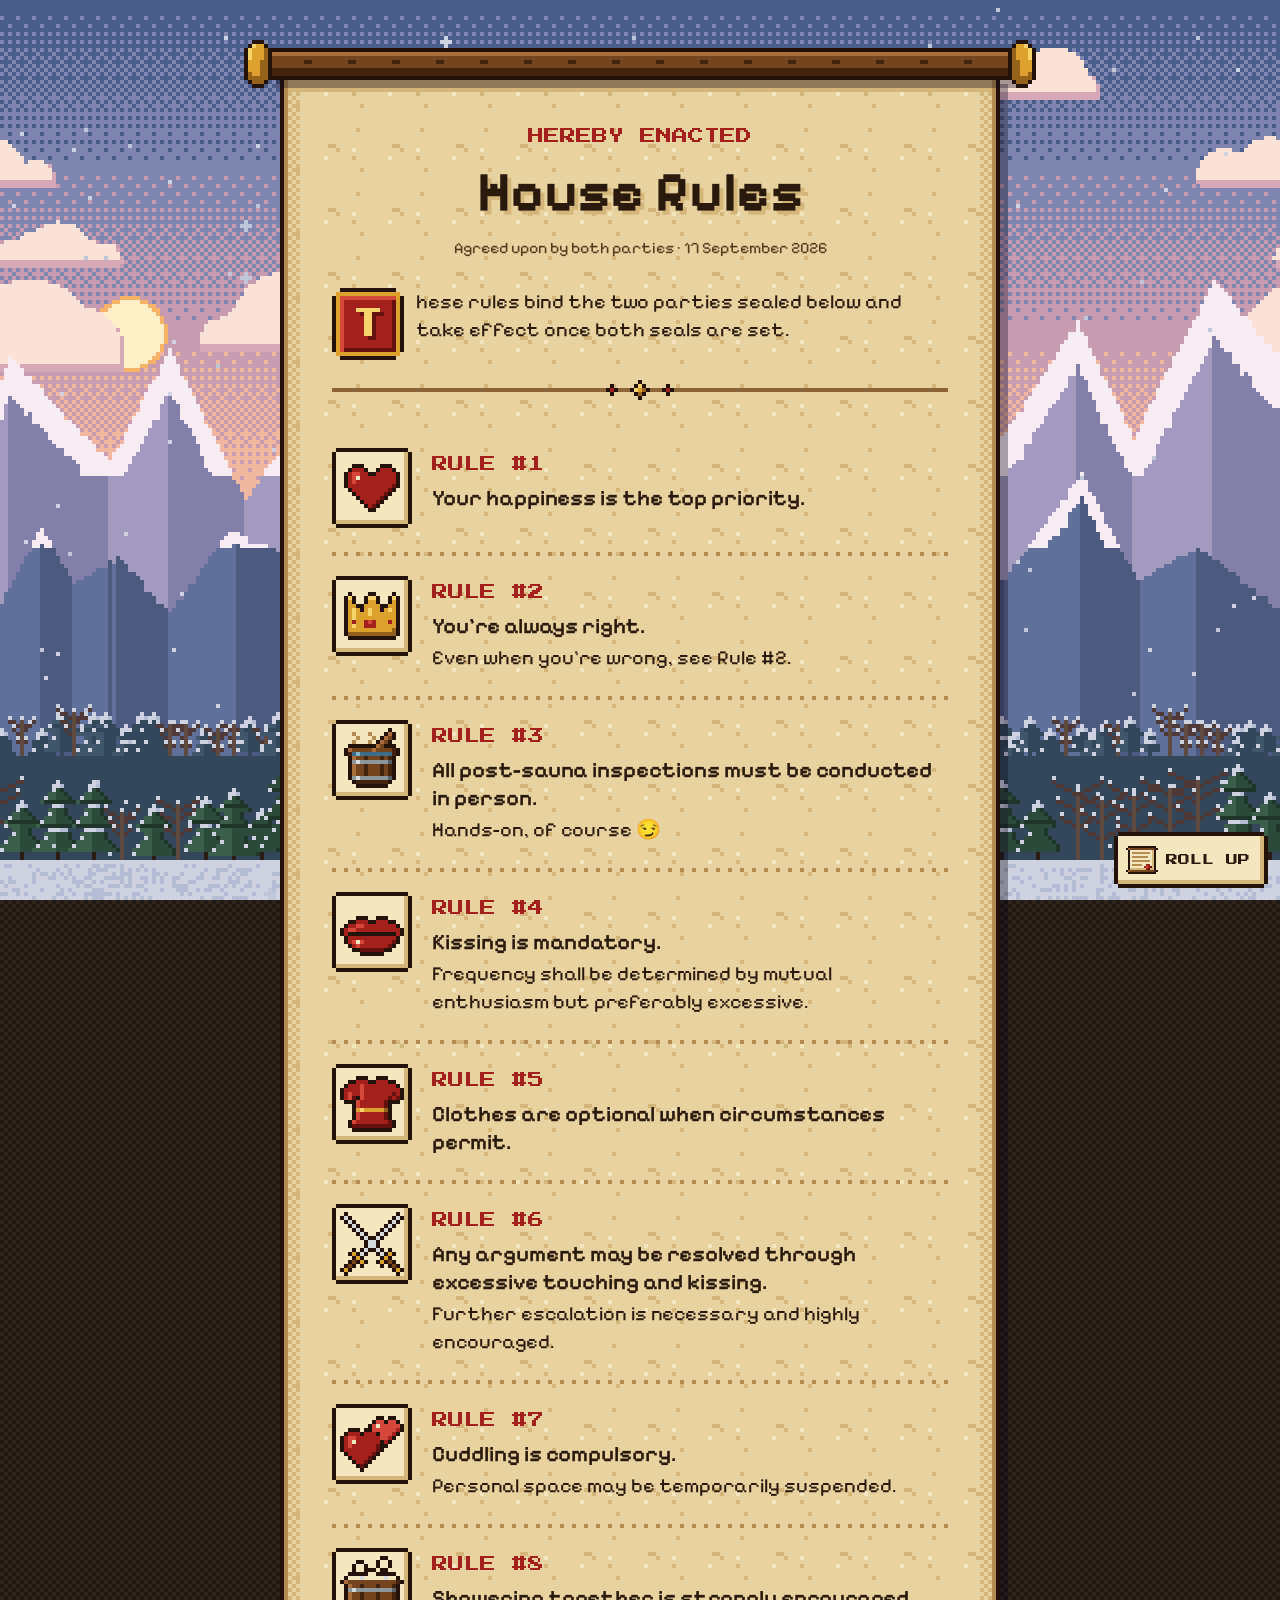
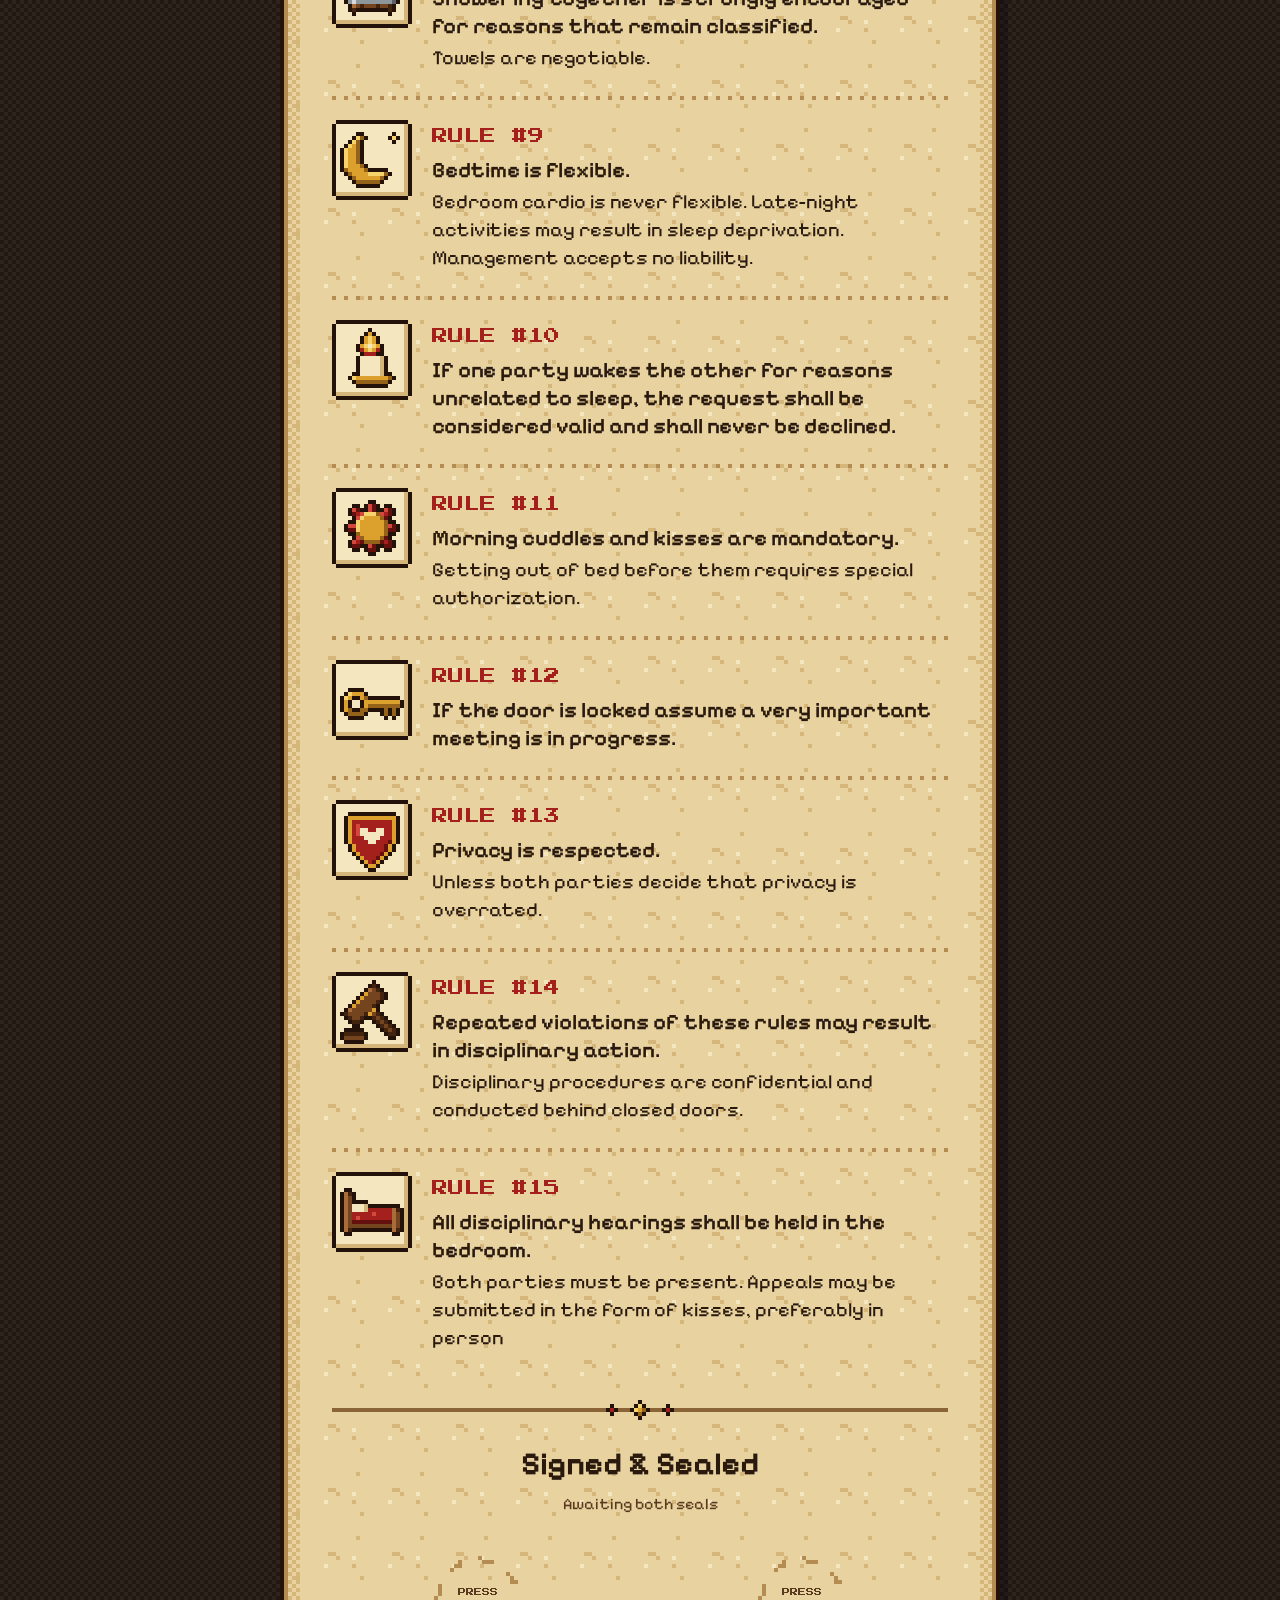
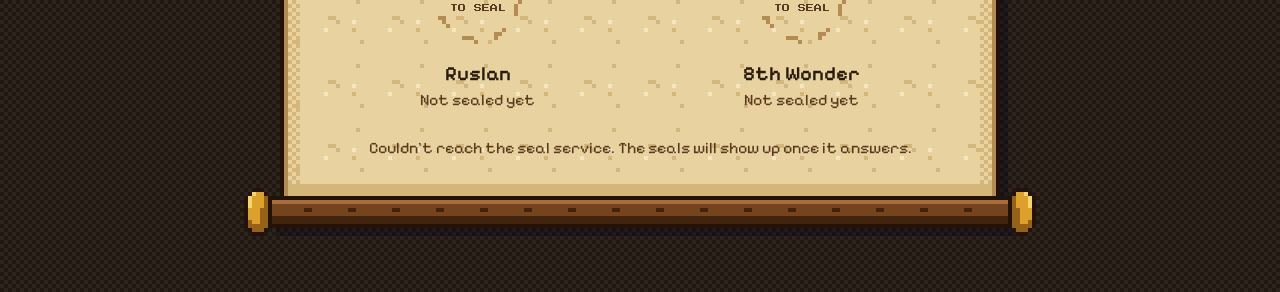
==== commit c8264f58: "Add clickable rule scenes once both seals are set Each of the 15 rules gets a short canvas animation" ====
--- a/index.html
+++ b/index.html
@@ -15,6 +15,7 @@
 <link rel="stylesheet" href="assets/ceremony.css">
 <link rel="stylesheet" href="assets/landscape.css">
 <link rel="stylesheet" href="assets/dragon.css">
+<link rel="stylesheet" href="assets/scenes.css">
 <style>
   :root { color-scheme: dark; }
   [hidden] { display: none !important; }
@@ -308,6 +309,7 @@
 <script src="assets/rollup.js"></script>
 <script src="assets/heroes.js"></script>
 <script src="assets/dragon.js"></script>
+<script src="assets/scenes.js"></script>
 <script src="assets/ceremony.js"></script>
 <script src="assets/house-rules.js"></script>
 </body>
--- a/assets/dragon.css
+++ b/assets/dragon.css
@@ -29,6 +29,23 @@
   pointer-events: none;
 }
 .hr-dragon.is-breathing .hr-dragon__fire { display: block; }
+.hr-dragon { transform-origin: 52px 48px; }
+
+/* far away: half the size, in the sky of the landscape (js moves it into #world), tinted by the time of day */
+.hr-dragon.is-far {
+  position: fixed;
+  z-index: auto;
+  opacity: .95;
+  pointer-events: none;
+  transition: opacity 1.6s linear;
+  filter: saturate(.9);
+}
+/* on a phone the scroll covers the sky: then it flies in front of the scroll, a little see-through, under the buttons */
+.hr-dragon.is-far.is-over { z-index: 29; opacity: .88; }
+.hr-dragon.is-far.is-leaving { opacity: 0; transition-duration: .7s; }
+.hr-dragon.is-far[data-sky="dawn"] { filter: brightness(.92) saturate(.9); }
+.hr-dragon.is-far[data-sky="sunset"] { filter: brightness(.86) sepia(.2) saturate(.9); }
+.hr-dragon.is-far[data-sky="night"] { filter: brightness(.55) saturate(.7); }
 
 .hr-dragon.is-looping .hr-dragon__body { animation: hr-dragon-loop .8s steps(8, end) 1; }
 @keyframes hr-dragon-loop { from { transform: rotate(0deg); } to { transform: rotate(-360deg); } }
--- a/assets/scenes.css
+++ b/assets/scenes.css
@@ -0,0 +1,85 @@
+/* House Rules: the rules come alive once both seals are set (see scenes.js). */
+
+/* the rules turn into buttons: a play badge on each picture, a lift on hover */
+.hr-scene-hint {
+  margin: 0 0 4px;
+  font-family: var(--font-arcade);
+  font-size: 12px; line-height: 16px;
+  text-transform: uppercase;
+  text-align: center;
+  color: var(--wax-500);
+  animation: hr-hint 1.2s steps(2, end) 3;
+}
+@keyframes hr-hint { 0% { opacity: 1; } 100% { opacity: .35; } }
+.sv-rules.is-live .sv-rule { position: relative; cursor: pointer; }
+.sv-rules.is-live .sv-slot { position: relative; transition: transform .12s steps(2, end); }
+.sv-rules.is-live .sv-slot::after {
+  content: "";
+  position: absolute;
+  right: -8px; bottom: -8px;
+  width: 20px; height: 20px;
+  background:
+    url("data:image/svg+xml,%3Csvg xmlns='http://www.w3.org/2000/svg' viewBox='0 0 5 5' shape-rendering='crispEdges'%3E%3Cpath fill='%23f8e7c0' d='M1 0h1v5H1zM2 1h1v3H2zM3 2h1v1H3z'/%3E%3C/svg%3E") center / 12px 12px no-repeat,
+    var(--wax-500);
+  box-shadow: inset 2px 2px 0 0 var(--wax-300), inset -2px -2px 0 0 var(--wax-700), 0 0 0 4px var(--outline);
+  image-rendering: pixelated;
+}
+.sv-rules.is-live .sv-rule:hover .sv-slot,
+.sv-rules.is-live .sv-rule:focus-within .sv-slot { transform: translateY(-4px); }
+.sv-rules.is-live .sv-rule:active .sv-slot { transform: translateY(0); }
+.hr-play {
+  position: absolute;
+  inset: 0;
+  z-index: 1;
+  width: 100%;
+  margin: 0; padding: 0;
+  border: 0;
+  background: transparent;
+  cursor: pointer;
+  -webkit-tap-highlight-color: transparent;
+}
+.hr-play:focus { outline: none; }
+.hr-play:focus-visible { outline: 4px solid var(--focus-ring); outline-offset: 4px; }
+
+/* the window with the scene */
+.hr-scene { width: min(480px, calc(100vw - 32px)); }
+.hr-scene .hr-dialog__frame { gap: 8px; }
+.hr-scene__screen {
+  position: relative;
+  margin: 4px 0 0;
+  padding: 4px;
+  background: var(--outline);
+  box-shadow: 0 0 0 4px var(--wood-500), 4px 4px 0 4px var(--wood-700);
+}
+.hr-scene__screen canvas {
+  display: block;
+  width: 384px; height: 240px;
+  image-rendering: pixelated;
+  image-rendering: crisp-edges;
+}
+.hr-scene__bar {
+  position: absolute;
+  left: 4px; right: 4px; bottom: 4px;
+  height: 4px;
+  background: var(--gold-200);
+  transform: scaleX(0);
+  transform-origin: left center;
+  opacity: .8;
+}
+.hr-scene__title { margin: 8px 0 0; font: 700 24px/28px var(--font-pixel); color: var(--ink); text-wrap: balance; }
+.hr-scene__text { margin: 0; font-size: 18px; line-height: 24px; color: var(--ink-soft); text-wrap: pretty; }
+.hr-scene__actions { display: flex; flex-wrap: wrap; justify-content: center; gap: 8px; margin-top: 4px; }
+.hr-scene .hr-scene__actions .sv-btn { min-width: 0; margin: 4px; padding: 8px 12px; font-size: 12px; line-height: 16px; }
+
+@media (max-width: 560px) {
+  .sv-rules.is-live .sv-slot::after { right: -4px; bottom: -6px; width: 16px; height: 16px; background-size: 10px 10px, auto; }
+}
+@media (max-width: 420px) {
+  .hr-scene .hr-dialog__frame { padding: 20px 16px 16px; }
+  .hr-scene__title { font-size: 20px; line-height: 24px; }
+  .hr-scene__text { font-size: 16px; line-height: 22px; }
+}
+@media (prefers-reduced-motion: reduce) {
+  .hr-scene-hint { animation: none; }
+  .sv-rules.is-live .sv-slot { transition: none; }
+}
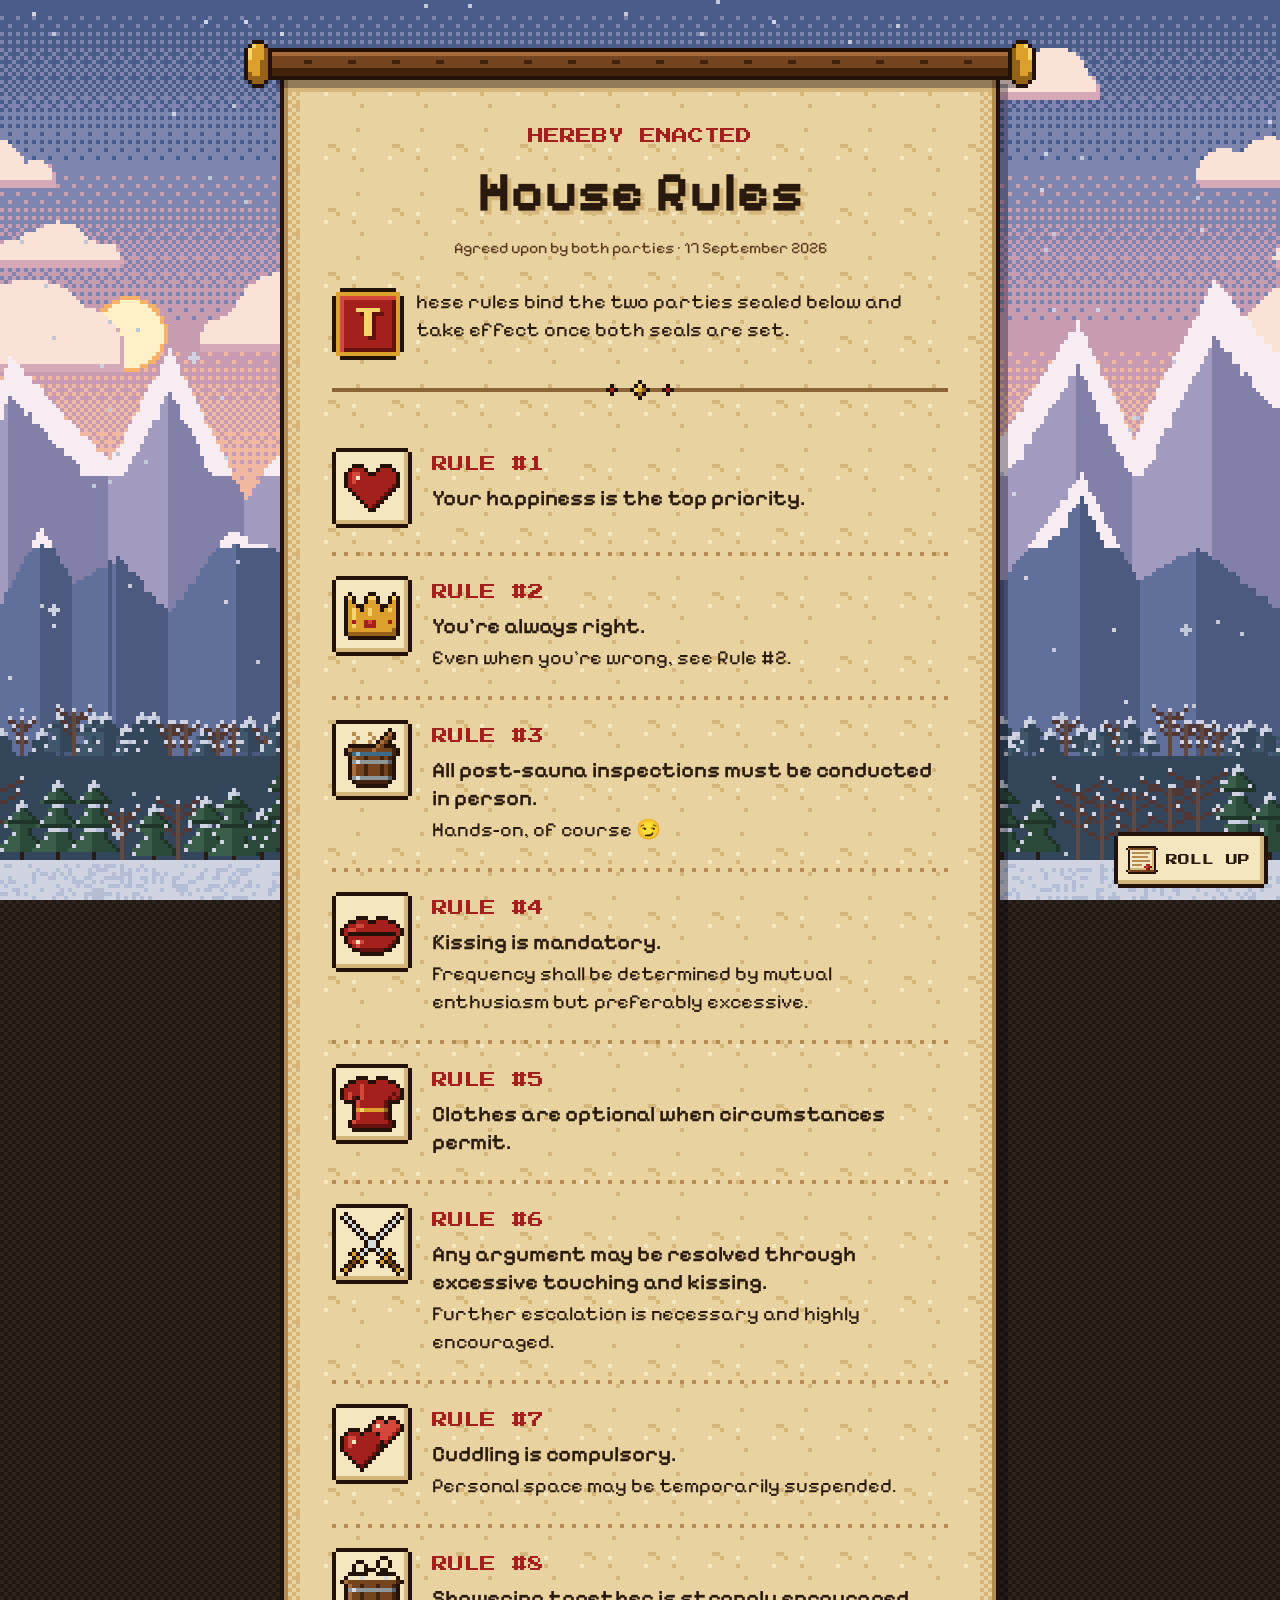
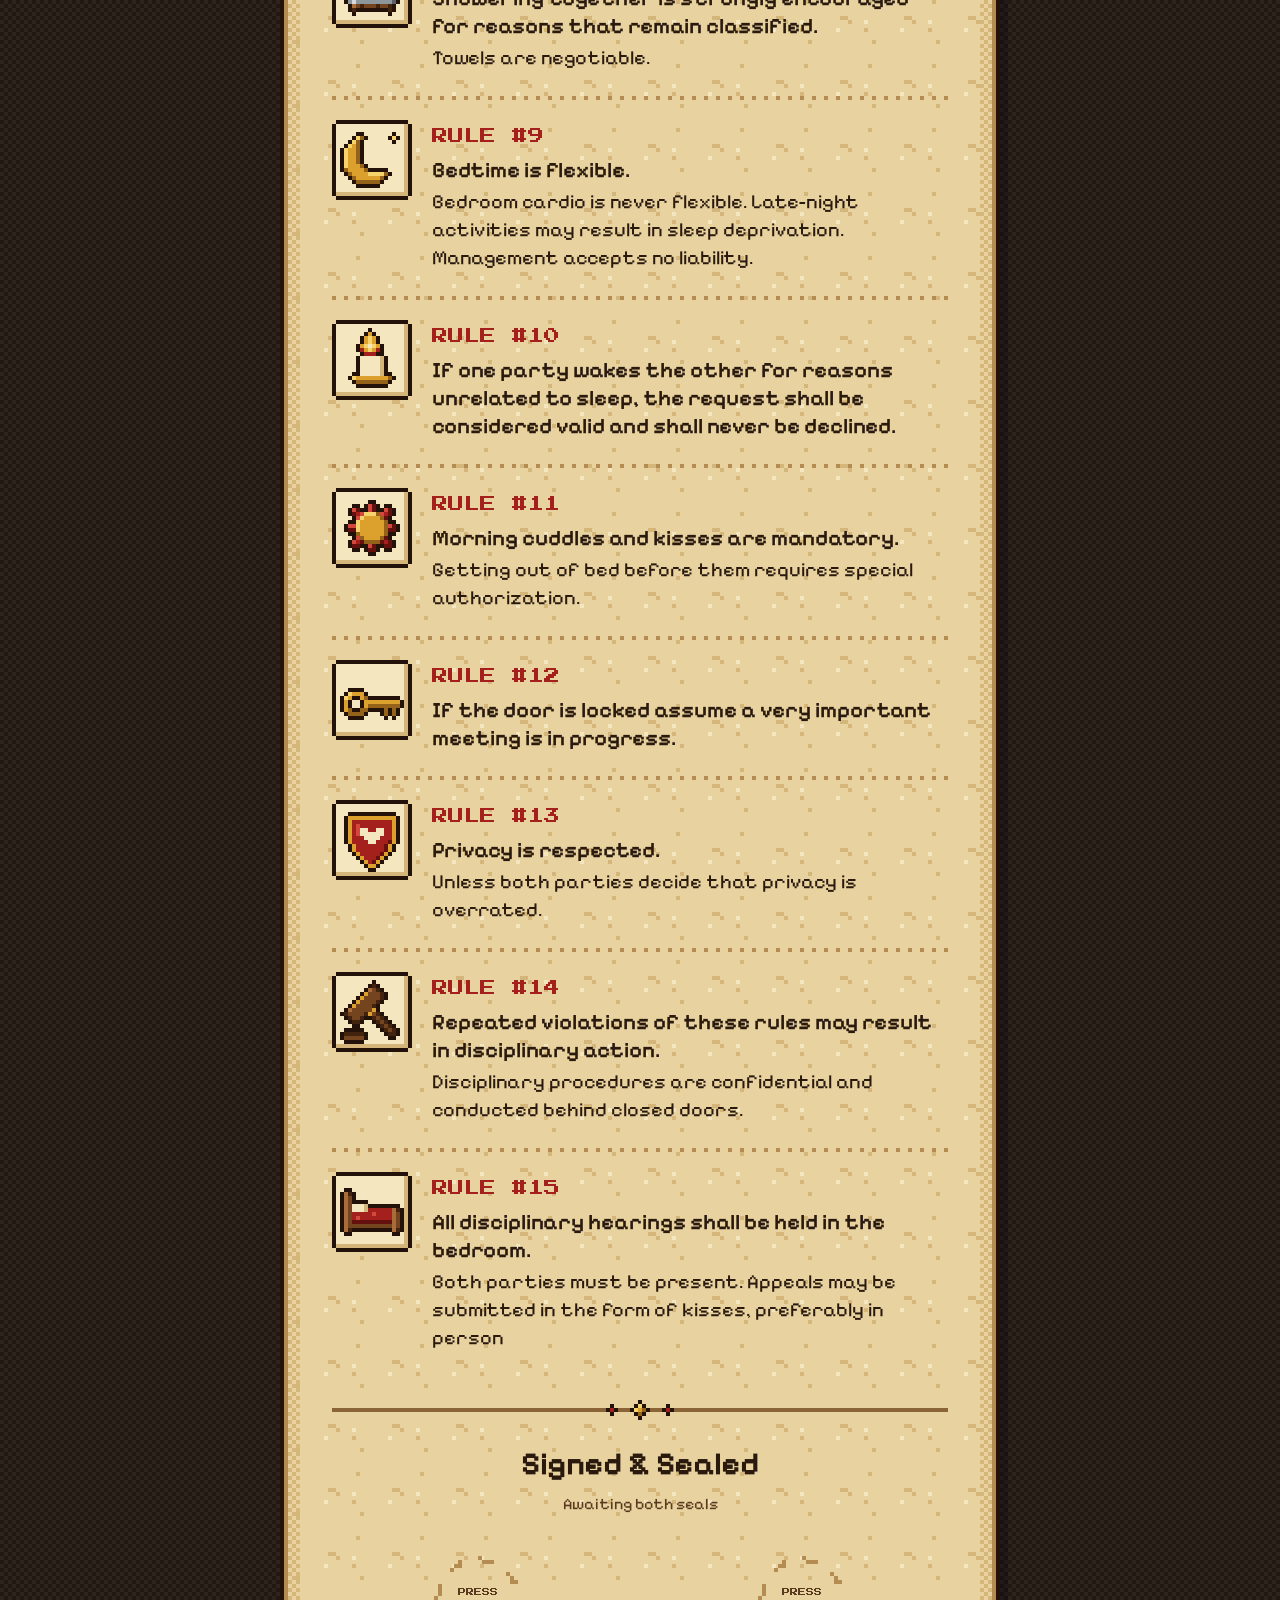
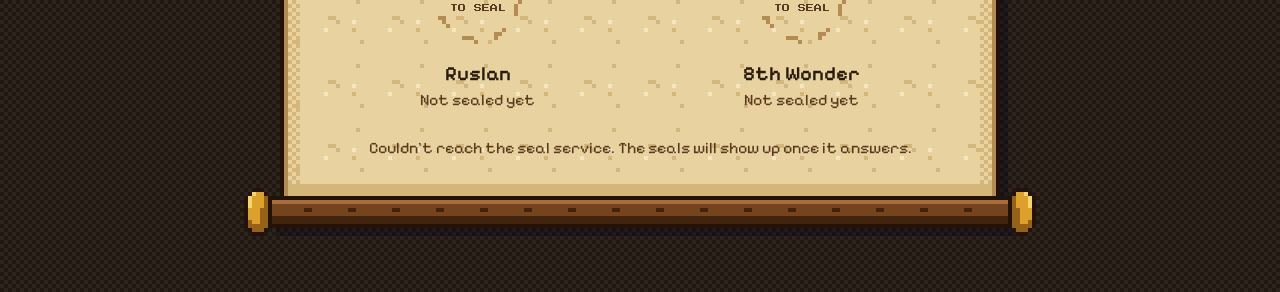
==== commit ed6eabf7: "Add a pixel-art world map of our places map.html, reachable via a Map button once both seals are set" ====
--- a/index.html
+++ b/index.html
@@ -67,6 +67,7 @@
   }
   .hr-form input:focus { outline: 4px solid var(--focus-ring); outline-offset: 4px; }
   .hr-form .hr-actions { display: flex; flex-wrap: wrap; justify-content: center; gap: 12px; margin-top: 4px; }
+  .hr-map-link { text-decoration: none; }
   .hr-error { margin: 0; min-height: 24px; font-size: 16px; line-height: 24px; color: var(--wax-500); font-weight: 600; }
 </style>
 </head>
@@ -257,6 +258,7 @@
               <button class="sv-btn sv-btn--quiet" type="button" id="artifact-open">Artifact</button>
               <button class="sv-btn sv-btn--quiet" type="button" id="ceremony-replay">Replay</button>
               <button class="sv-btn sv-btn--quiet" type="button" id="sound-toggle" role="switch" aria-checked="true">Sound: on</button>
+              <a class="sv-btn sv-btn--quiet hr-map-link" href="map.html">Map</a>
             </div>
           </div>
           <form class="hr-form" id="seal-form" hidden>
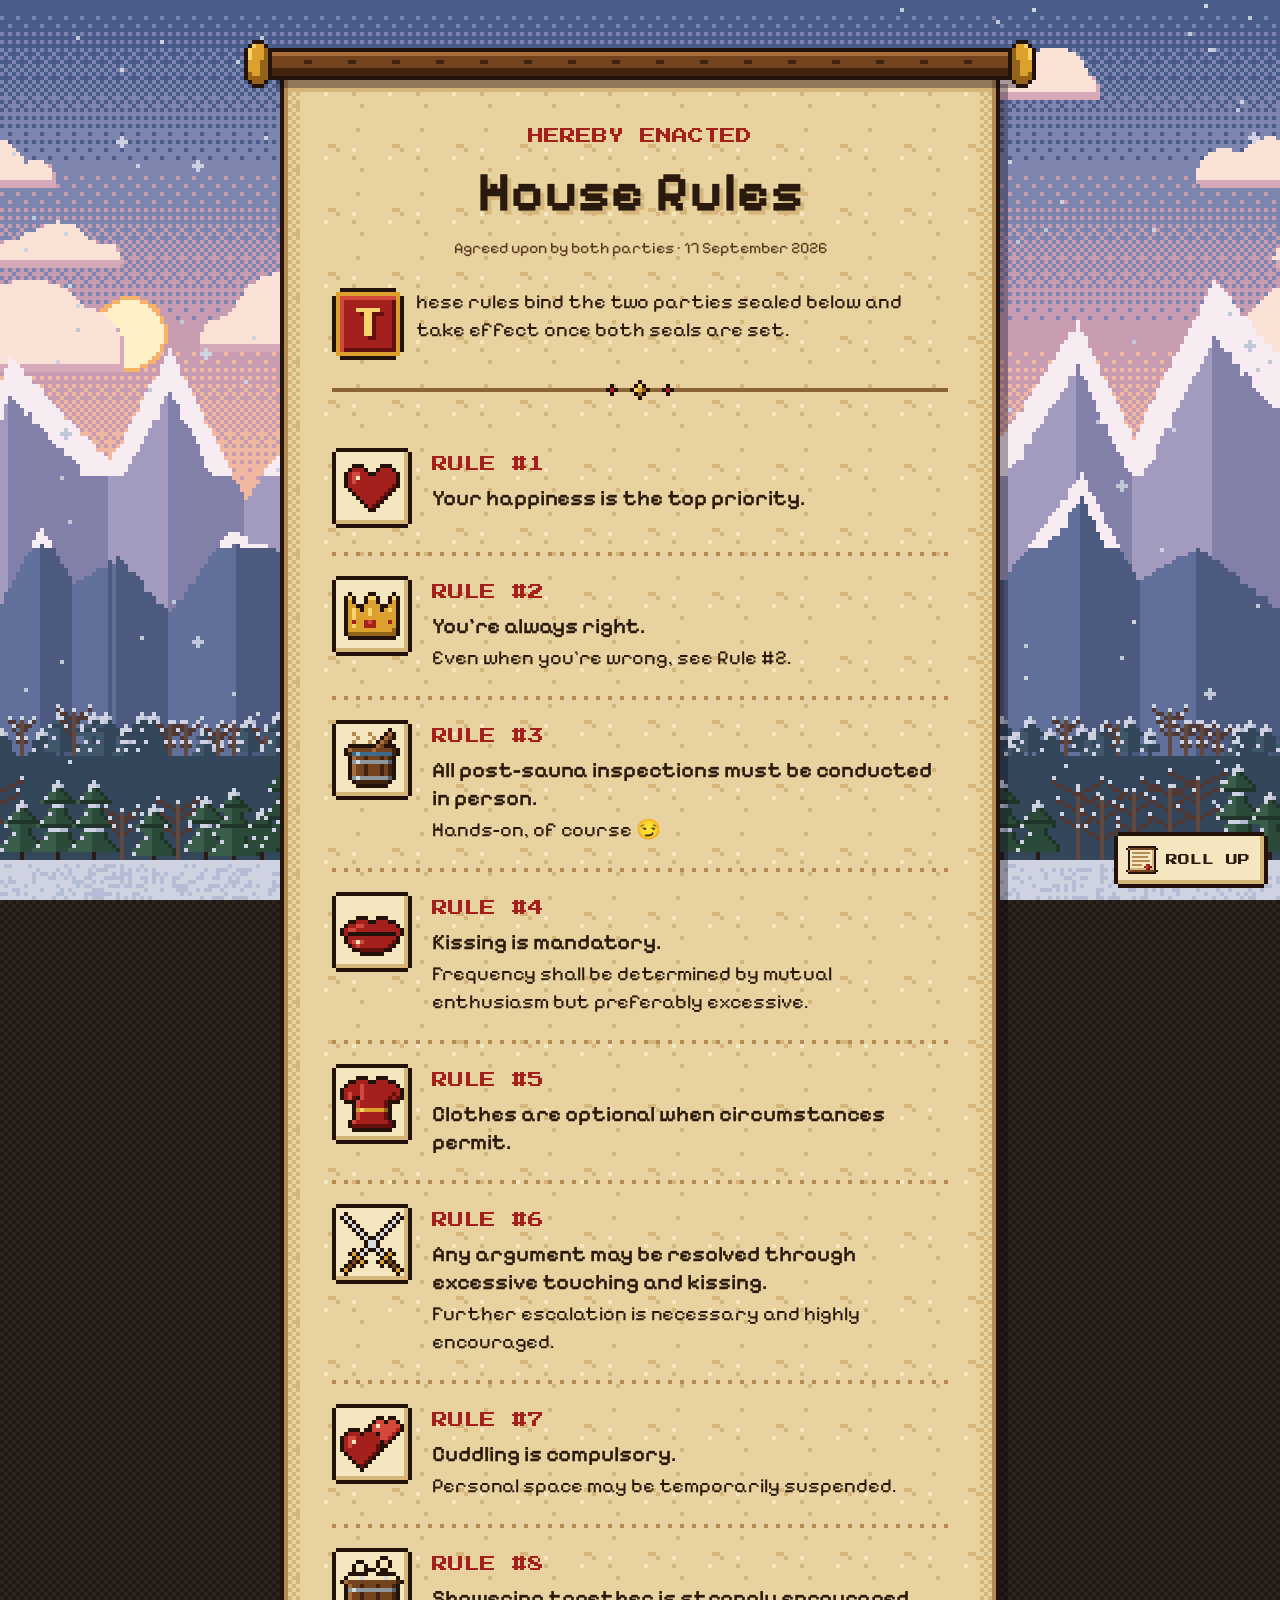
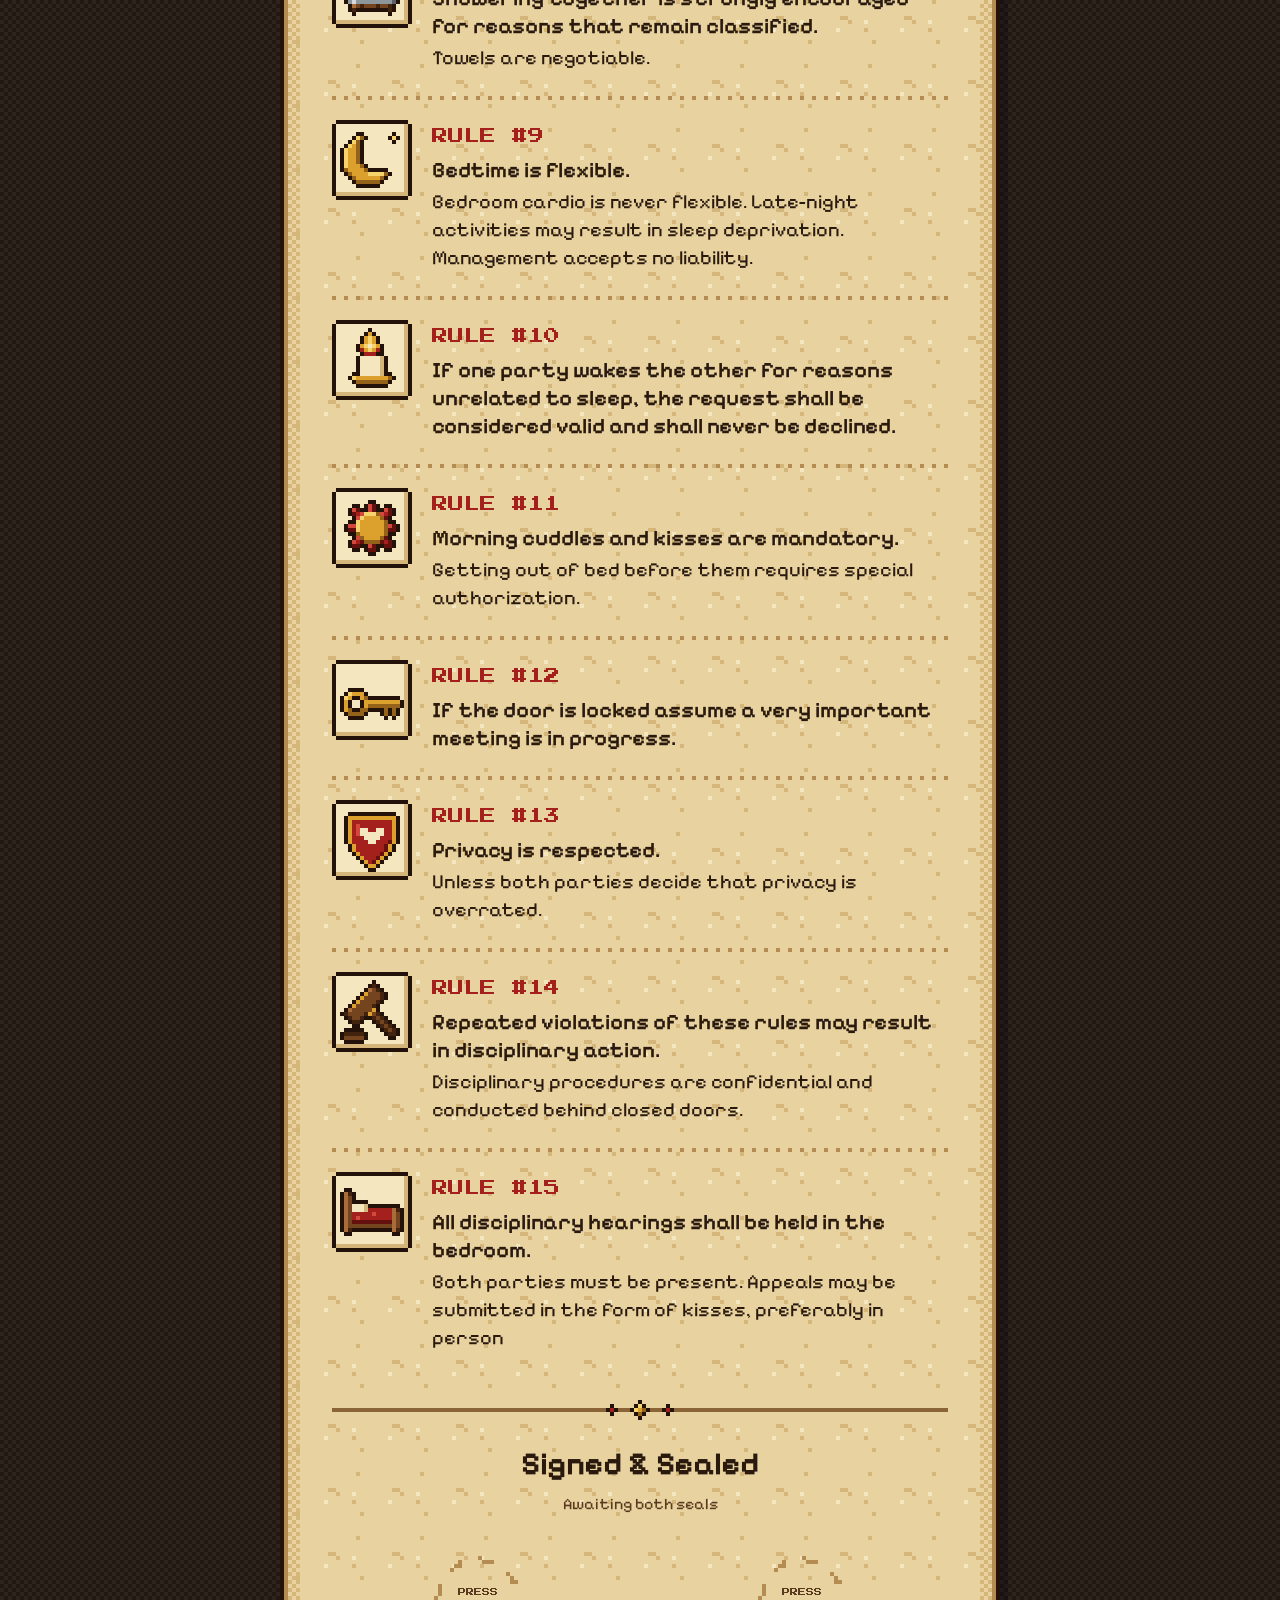
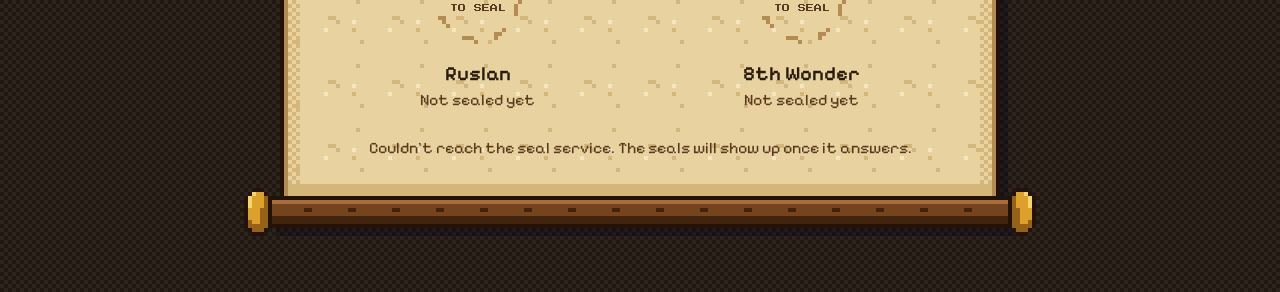
==== commit a370ed66: "Add a Wish list button and mirror scene Plays a short scene (princess, magic mirror, scroll handed t" ====
--- a/index.html
+++ b/index.html
@@ -258,6 +258,8 @@
               <button class="sv-btn sv-btn--quiet" type="button" id="artifact-open">Artifact</button>
               <button class="sv-btn sv-btn--quiet" type="button" id="ceremony-replay">Replay</button>
               <button class="sv-btn sv-btn--quiet" type="button" id="sound-toggle" role="switch" aria-checked="true">Sound: on</button>
+              <button class="sv-btn sv-btn--quiet hr-wish-btn" type="button" id="wish-open" aria-haspopup="dialog"
+                data-wishlist="https://ohmywishes.com/users/alexandrachernova/lists/bc704e88-c30b-4829-b465-b6dfea93531c">Wish list</button>
               <a class="sv-btn sv-btn--quiet hr-map-link" href="map.html">Map</a>
             </div>
           </div>
--- a/assets/scenes.css
+++ b/assets/scenes.css
@@ -71,6 +71,21 @@
 .hr-scene__actions { display: flex; flex-wrap: wrap; justify-content: center; gap: 8px; margin-top: 4px; }
 .hr-scene .hr-scene__actions .sv-btn { min-width: 0; margin: 4px; padding: 8px 12px; font-size: 12px; line-height: 16px; }
 
+/* the wish list: a twinkling star on its button, a link that pops in at the end of the scene */
+.hr-wish-btn { position: relative; padding-left: 36px; }
+.hr-wish-btn::before {
+  content: "";
+  position: absolute;
+  left: 12px; top: 50%;
+  width: 16px; height: 16px;
+  margin-top: -8px;
+  background: url("data:image/svg+xml,%3Csvg xmlns='http://www.w3.org/2000/svg' viewBox='0 0 5 5' shape-rendering='crispEdges'%3E%3Cpath fill='%23dca12c' d='M2 0h1v5H2zM0 2h5v1H0z'/%3E%3Cpath fill='%23f6d36b' d='M1 1h3v3H1z'/%3E%3Cpath fill='%23fff4dc' d='M2 2h1v1H2z'/%3E%3C/svg%3E") center / 100% 100% no-repeat;
+  image-rendering: pixelated;
+  animation: hr-twinkle 1s steps(2, end) infinite;
+}
+.hr-scene .hr-scene__actions .hr-scene__link { text-decoration: none; animation: hr-pop .4s steps(5, end) both; }
+.hr-scene__link:not([href]) { opacity: .55; pointer-events: none; }
+
 @media (max-width: 560px) {
   .sv-rules.is-live .sv-slot::after { right: -4px; bottom: -6px; width: 16px; height: 16px; background-size: 10px 10px, auto; }
 }
@@ -82,4 +97,5 @@
 @media (prefers-reduced-motion: reduce) {
   .hr-scene-hint { animation: none; }
   .sv-rules.is-live .sv-slot { transition: none; }
+  .hr-wish-btn::before, .hr-scene .hr-scene__actions .hr-scene__link { animation: none; }
 }
